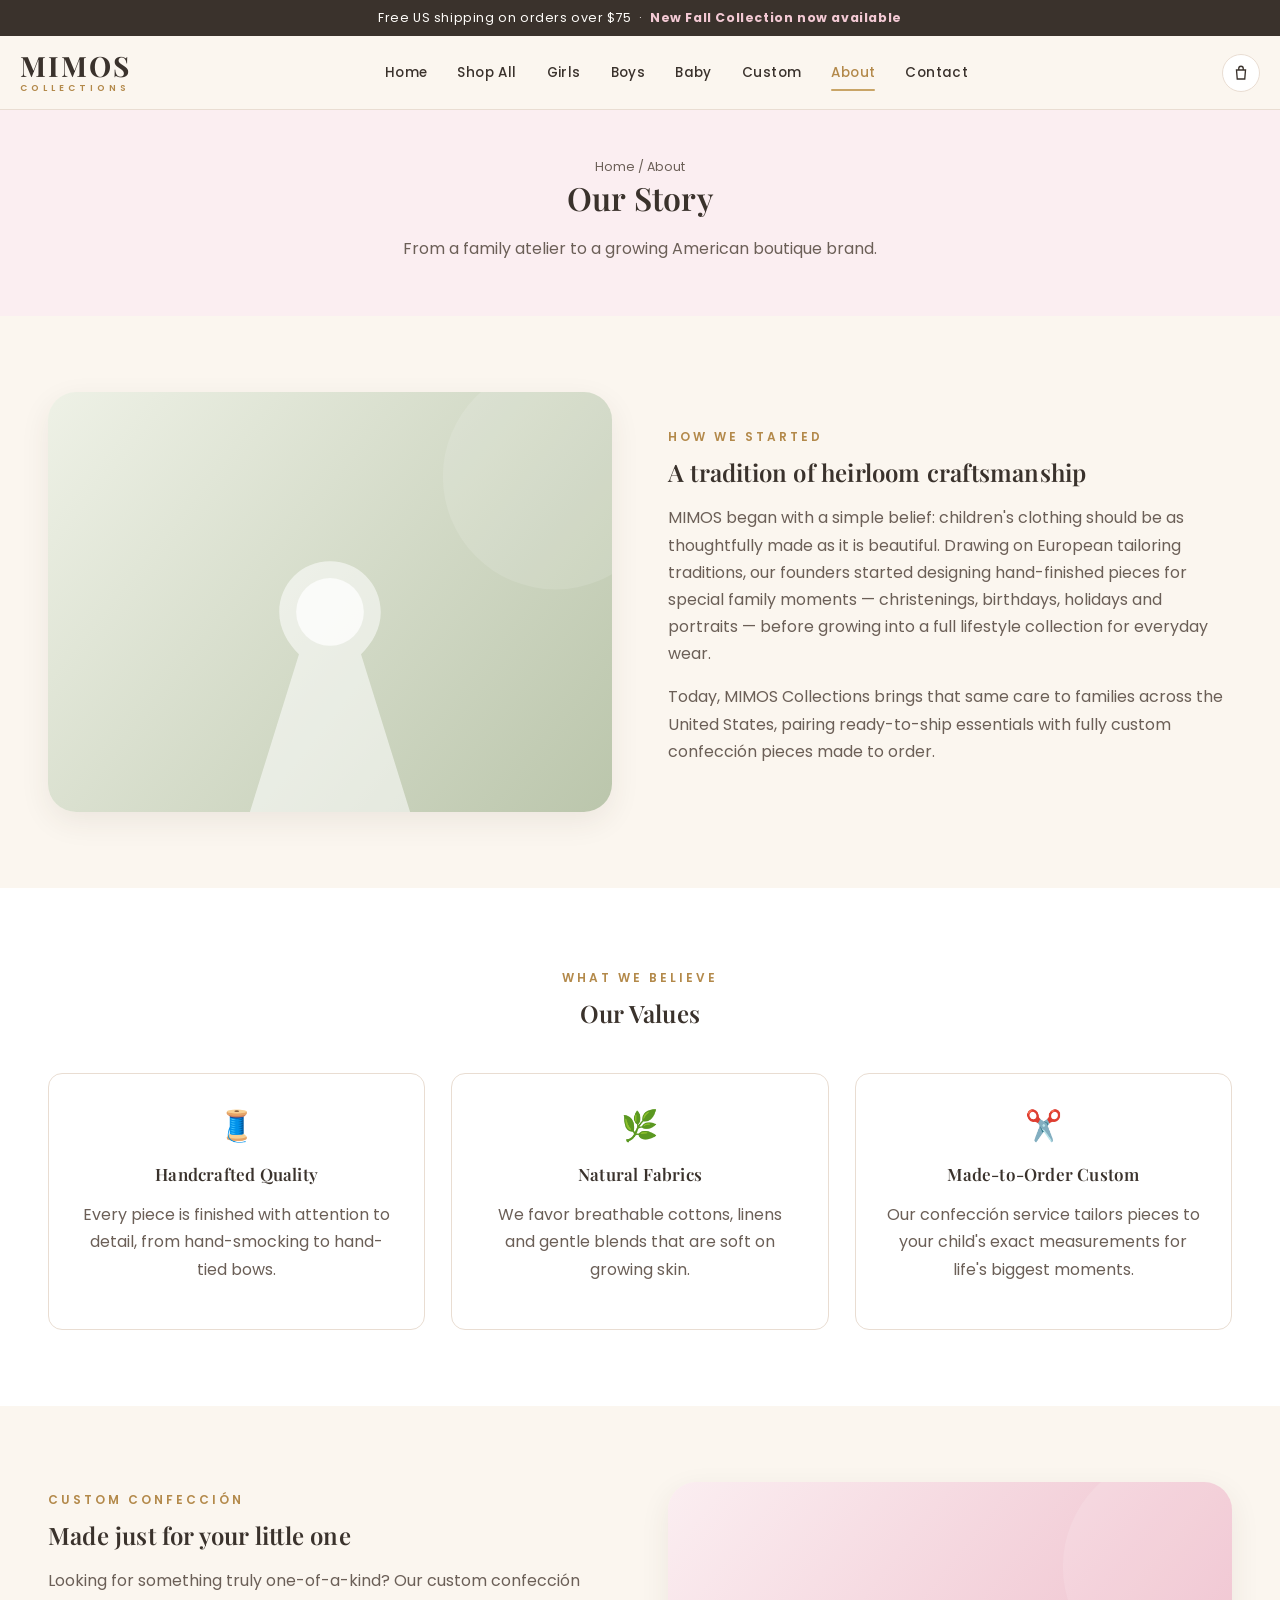
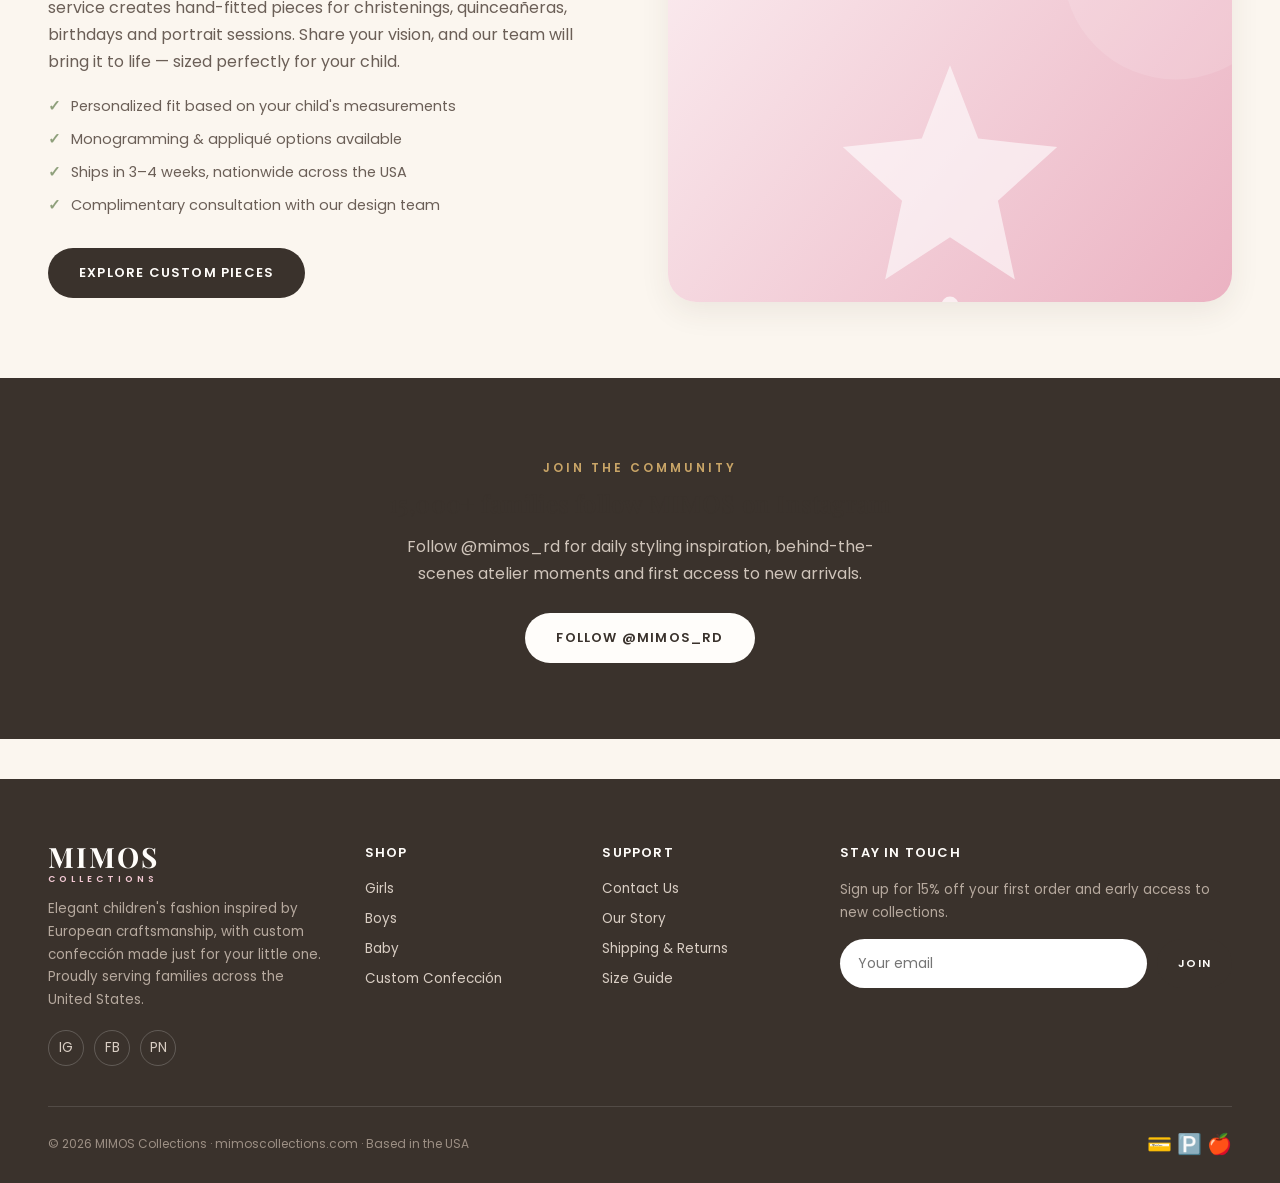
==== about.html @ 0d4e4b75 "Add MIMOS Collections e-commerce storefront Static multi-page site for a US-based children's fashion" ====
<!DOCTYPE html>
<html lang="en">
<head>
<meta charset="UTF-8">
<meta name="viewport" content="width=device-width, initial-scale=1.0">
<title>Our Story | MIMOS Collections</title>
<meta name="description" content="Discover the story behind MIMOS Collections — European-inspired children's fashion, custom confección, and heirloom craftsmanship, now serving families across the USA.">
<link rel="icon" href="assets/favicon.svg" type="image/svg+xml">
<link rel="preconnect" href="https://fonts.googleapis.com">
<link href="https://fonts.googleapis.com/css2?family=Playfair+Display:wght@600;700&family=Poppins:wght@400;500;600;700&display=swap" rel="stylesheet">
<link rel="stylesheet" href="css/style.css">
</head>
<body>

<div class="topbar">Free US shipping on orders over $75 &nbsp;·&nbsp; <strong>New Fall Collection now available</strong></div>

<header class="site-header">
  <div class="wrap nav">
    <a href="index.html" class="logo">MIMOS<span>Collections</span></a>
    <nav class="nav-links">
      <a href="index.html">Home</a>
      <a href="shop.html">Shop All</a>
      <a href="shop.html?cat=girls">Girls</a>
      <a href="shop.html?cat=boys">Boys</a>
      <a href="shop.html?cat=baby">Baby</a>
      <a href="shop.html?cat=custom">Custom</a>
      <a href="about.html" class="active">About</a>
      <a href="contact.html">Contact</a>
    </nav>
    <div class="nav-actions">
      <a href="cart.html" class="icon-btn" aria-label="Cart">
        <svg width="18" height="18" viewBox="0 0 24 24" fill="none" stroke="currentColor" stroke-width="1.8"><path d="M6 8h12l-1 12H7L6 8z"/><path d="M9 8V6a3 3 0 016 0v2"/></svg>
        <span class="cart-count">0</span>
      </a>
      <button class="menu-toggle" aria-label="Menu">&#9776;</button>
    </div>
  </div>
</header>

<div class="page-header">
  <div class="wrap">
    <div class="breadcrumb"><a href="index.html">Home</a> / About</div>
    <h1>Our Story</h1>
    <p class="lead">From a family atelier to a growing American boutique brand.</p>
  </div>
</div>

<section>
  <div class="wrap story">
    <div class="story-art" id="about-art-1"></div>
    <div>
      <span class="eyebrow">How We Started</span>
      <h2>A tradition of heirloom craftsmanship</h2>
      <p class="lead">MIMOS began with a simple belief: children's clothing should be as thoughtfully made as it is beautiful. Drawing on European tailoring traditions, our founders started designing hand-finished pieces for special family moments — christenings, birthdays, holidays and portraits — before growing into a full lifestyle collection for everyday wear.</p>
      <p class="lead" style="margin-top:14px;">Today, MIMOS Collections brings that same care to families across the United States, pairing ready-to-ship essentials with fully custom confección pieces made to order.</p>
    </div>
  </div>
</section>

<section style="background:var(--white);">
  <div class="wrap">
    <div class="section-head">
      <span class="eyebrow">What We Believe</span>
      <h2>Our Values</h2>
    </div>
    <div class="value-grid">
      <div class="value-card">
        <div class="ic">🧵</div>
        <h3 style="font-size:17px;">Handcrafted Quality</h3>
        <p class="lead">Every piece is finished with attention to detail, from hand-smocking to hand-tied bows.</p>
      </div>
      <div class="value-card">
        <div class="ic">🌿</div>
        <h3 style="font-size:17px;">Natural Fabrics</h3>
        <p class="lead">We favor breathable cottons, linens and gentle blends that are soft on growing skin.</p>
      </div>
      <div class="value-card">
        <div class="ic">✂️</div>
        <h3 style="font-size:17px;">Made-to-Order Custom</h3>
        <p class="lead">Our confección service tailors pieces to your child's exact measurements for life's biggest moments.</p>
      </div>
    </div>
  </div>
</section>

<section>
  <div class="wrap story">
    <div>
      <span class="eyebrow">Custom Confección</span>
      <h2>Made just for your little one</h2>
      <p class="lead" style="margin-bottom:20px;">Looking for something truly one-of-a-kind? Our custom confección service creates hand-fitted pieces for christenings, quinceañeras, birthdays and portrait sessions. Share your vision, and our team will bring it to life — sized perfectly for your child.</p>
      <ul class="checks">
        <li>Personalized fit based on your child's measurements</li>
        <li>Monogramming &amp; appliqué options available</li>
        <li>Ships in 3–4 weeks, nationwide across the USA</li>
        <li>Complimentary consultation with our design team</li>
      </ul>
      <a href="shop.html?cat=custom" class="btn btn-primary" style="margin-top:20px;">Explore Custom Pieces</a>
    </div>
    <div class="story-art" id="about-art-2"></div>
  </div>
</section>

<section class="insta-section">
  <div class="wrap text-center">
    <span class="eyebrow" style="color:var(--gold);">Join the Community</span>
    <h2>15,000+ families follow MIMOS on Instagram</h2>
    <p class="lead" style="max-width:520px;margin:0 auto 26px;">Follow @mimos_rd for daily styling inspiration, behind-the-scenes atelier moments and first access to new arrivals.</p>
    <a href="https://www.instagram.com/mimos_rd" target="_blank" rel="noopener" class="btn btn-light">Follow @mimos_rd</a>
  </div>
</section>

<footer class="site-footer">
  <div class="wrap">
    <div class="footer-grid">
      <div>
        <a href="index.html" class="logo">MIMOS<span>Collections</span></a>
        <p>Elegant children's fashion inspired by European craftsmanship, with custom confección made just for your little one. Proudly serving families across the United States.</p>
        <div class="footer-social">
          <a href="https://www.instagram.com/mimos_rd" target="_blank" rel="noopener" aria-label="Instagram">IG</a>
          <a href="#" aria-label="Facebook">FB</a>
          <a href="#" aria-label="Pinterest">PN</a>
        </div>
      </div>
      <div>
        <h4>Shop</h4>
        <ul>
          <li><a href="shop.html?cat=girls">Girls</a></li>
          <li><a href="shop.html?cat=boys">Boys</a></li>
          <li><a href="shop.html?cat=baby">Baby</a></li>
          <li><a href="shop.html?cat=custom">Custom Confección</a></li>
        </ul>
      </div>
      <div>
        <h4>Support</h4>
        <ul>
          <li><a href="contact.html">Contact Us</a></li>
          <li><a href="about.html">Our Story</a></li>
          <li><a href="contact.html">Shipping &amp; Returns</a></li>
          <li><a href="contact.html">Size Guide</a></li>
        </ul>
      </div>
      <div>
        <h4>Stay In Touch</h4>
        <p>Sign up for 15% off your first order and early access to new collections.</p>
        <form class="newsletter-form" style="margin-top:14px;max-width:none;">
          <input type="email" placeholder="Your email" required>
          <button class="btn btn-primary btn-sm" type="submit">Join</button>
        </form>
      </div>
    </div>
    <div class="footer-bottom">
      <span>&copy; 2026 MIMOS Collections · mimoscollections.com · Based in the USA</span>
      <div class="pay-icons">💳 🅿️ 🍎</div>
    </div>
  </div>
</footer>
<div class="toast"></div>

<script src="js/art.js"></script>
<script src="js/products.js"></script>
<script src="js/cart.js"></script>
<script src="js/main.js"></script>
<script>
  document.getElementById('about-art-1').innerHTML = mimosArt(4, 'girls');
  document.getElementById('about-art-2').innerHTML = mimosArt(9, 'custom');
</script>
</body>
</html>
---- css/style.css ----
/* ============================================================
   MIMOS Collections — Design System
   ============================================================ */

:root {
  --pink: #f3c9d4;
  --pink-deep: #e7a3b6;
  --pink-pale: #fbeef1;
  --cream: #fbf6ef;
  --ivory: #fffdfa;
  --gold: #c9a567;
  --gold-deep: #b3894a;
  --sage: #aebb9d;
  --sage-deep: #8fa07c;
  --charcoal: #3a322c;
  --charcoal-soft: #6b5f57;
  --white: #ffffff;
  --line: #e9ddd2;
  --radius-s: 6px;
  --radius-m: 14px;
  --radius-l: 28px;
  --shadow: 0 10px 30px rgba(58, 50, 44, 0.08);
  --shadow-lift: 0 18px 45px rgba(58, 50, 44, 0.14);
  --font-head: 'Playfair Display', Georgia, serif;
  --font-body: 'Poppins', -apple-system, BlinkMacSystemFont, 'Segoe UI', sans-serif;
  --max: 1240px;
}

* { box-sizing: border-box; }
html { scroll-behavior: smooth; }

body {
  margin: 0;
  font-family: var(--font-body);
  color: var(--charcoal);
  background: var(--cream);
  -webkit-font-smoothing: antialiased;
}

img { max-width: 100%; display: block; }
a { text-decoration: none; color: inherit; }
ul { list-style: none; margin: 0; padding: 0; }
button { font-family: inherit; cursor: pointer; }
input, select, textarea { font-family: inherit; }

.wrap {
  max-width: var(--max);
  margin: 0 auto;
  padding: 0 28px;
}

h1, h2, h3, h4 {
  font-family: var(--font-head);
  font-weight: 600;
  margin: 0 0 14px;
  color: var(--charcoal);
  letter-spacing: 0.2px;
}

.eyebrow {
  display: inline-block;
  font-size: 12px;
  letter-spacing: 3px;
  text-transform: uppercase;
  color: var(--gold-deep);
  font-weight: 600;
  margin-bottom: 10px;
}

.lead {
  color: var(--charcoal-soft);
  font-size: 16px;
  line-height: 1.7;
}

/* ---------- Buttons ---------- */
.btn {
  display: inline-flex;
  align-items: center;
  justify-content: center;
  gap: 8px;
  padding: 14px 30px;
  border-radius: 999px;
  font-size: 13px;
  font-weight: 600;
  letter-spacing: 1.2px;
  text-transform: uppercase;
  border: 1px solid transparent;
  transition: transform 0.2s ease, box-shadow 0.2s ease, background 0.2s ease, color 0.2s ease;
  white-space: nowrap;
}
.btn:active { transform: translateY(1px); }
.btn-primary {
  background: var(--charcoal);
  color: var(--ivory);
}
.btn-primary:hover { background: var(--gold-deep); box-shadow: var(--shadow-lift); }
.btn-outline {
  background: transparent;
  border-color: var(--charcoal);
  color: var(--charcoal);
}
.btn-outline:hover { background: var(--charcoal); color: var(--ivory); }
.btn-light {
  background: var(--ivory);
  color: var(--charcoal);
}
.btn-light:hover { background: var(--pink); }
.btn-block { width: 100%; }
.btn-sm { padding: 10px 20px; font-size: 11px; }
.btn:disabled { opacity: 0.5; cursor: not-allowed; }

/* ---------- Top bar & Header ---------- */
.topbar {
  background: var(--charcoal);
  color: var(--ivory);
  font-size: 12.5px;
  letter-spacing: 0.6px;
  text-align: center;
  padding: 9px 16px;
}
.topbar strong { color: var(--pink); }

header.site-header {
  background: rgba(251, 246, 239, 0.92);
  backdrop-filter: blur(8px);
  position: sticky;
  top: 0;
  z-index: 100;
  border-bottom: 1px solid var(--line);
}

.nav {
  display: flex;
  align-items: center;
  justify-content: space-between;
  padding: 16px 0;
  gap: 24px;
}

.logo {
  font-family: var(--font-head);
  font-size: 28px;
  font-weight: 700;
  letter-spacing: 2px;
  color: var(--charcoal);
  display: flex;
  flex-direction: column;
  line-height: 1;
}
.logo span {
  font-family: var(--font-body);
  font-size: 9px;
  letter-spacing: 4px;
  text-transform: uppercase;
  color: var(--gold-deep);
  font-weight: 600;
  margin-top: 4px;
}

.nav-links {
  display: flex;
  gap: 30px;
  align-items: center;
}
.nav-links a {
  font-size: 13.5px;
  font-weight: 500;
  letter-spacing: 0.4px;
  color: var(--charcoal);
  position: relative;
  padding: 6px 0;
}
.nav-links a.active,
.nav-links a:hover { color: var(--gold-deep); }
.nav-links a.active::after {
  content: '';
  position: absolute;
  left: 0; right: 0; bottom: -2px;
  height: 2px;
  background: var(--gold);
  border-radius: 2px;
}

.nav-actions {
  display: flex;
  align-items: center;
  gap: 18px;
}
.icon-btn {
  position: relative;
  width: 38px; height: 38px;
  display: flex; align-items: center; justify-content: center;
  border-radius: 50%;
  background: var(--white);
  border: 1px solid var(--line);
  transition: background 0.2s, border-color 0.2s;
}
.icon-btn:hover { background: var(--pink-pale); border-color: var(--pink); }
.cart-count {
  position: absolute;
  top: -6px; right: -6px;
  background: var(--pink-deep);
  color: var(--white);
  font-size: 10px;
  font-weight: 700;
  width: 18px; height: 18px;
  border-radius: 50%;
  display: flex; align-items: center; justify-content: center;
}
.menu-toggle { display: none; }

/* ---------- Hero ---------- */
.hero {
  position: relative;
  overflow: hidden;
  background: linear-gradient(135deg, var(--pink-pale) 0%, var(--cream) 55%, var(--sage) 140%);
}
.hero .wrap {
  display: grid;
  grid-template-columns: 1.1fr 1fr;
  align-items: center;
  gap: 40px;
  padding-top: 64px;
  padding-bottom: 64px;
  min-height: 480px;
}
.hero h1 {
  font-size: 48px;
  line-height: 1.15;
  margin-bottom: 18px;
}
.hero h1 em { color: var(--gold-deep); font-style: normal; }
.hero p { margin-bottom: 28px; max-width: 460px; }
.hero-cta { display: flex; gap: 14px; flex-wrap: wrap; }
.hero-badges {
  display: flex;
  gap: 24px;
  margin-top: 36px;
  flex-wrap: wrap;
}
.hero-badges div { font-size: 12px; color: var(--charcoal-soft); display: flex; align-items: center; gap: 8px; }
.hero-badges b { color: var(--charcoal); font-weight: 700; }

.hero-art {
  position: relative;
  height: 420px;
  border-radius: var(--radius-l);
  overflow: hidden;
  box-shadow: var(--shadow-lift);
}

/* ---------- Sections ---------- */
section { padding: 76px 0; }
.section-head {
  text-align: center;
  max-width: 620px;
  margin: 0 auto 44px;
}
.section-head.left { text-align: left; margin: 0 0 44px; }

/* ---------- Category cards ---------- */
.cat-grid {
  display: grid;
  grid-template-columns: repeat(4, 1fr);
  gap: 22px;
}
.cat-card {
  position: relative;
  border-radius: var(--radius-m);
  overflow: hidden;
  height: 300px;
  box-shadow: var(--shadow);
  transition: transform 0.35s ease, box-shadow 0.35s ease;
}
.cat-card:hover { transform: translateY(-6px); box-shadow: var(--shadow-lift); }
.cat-card .art { position: absolute; inset: 0; }
.cat-card .overlay {
  position: absolute; inset: 0;
  background: linear-gradient(180deg, rgba(58,50,44,0) 40%, rgba(58,50,44,0.72) 100%);
  display: flex; flex-direction: column; justify-content: flex-end;
  padding: 22px;
  color: var(--ivory);
}
.cat-card h3 { color: var(--ivory); margin-bottom: 4px; font-size: 21px; }
.cat-card span { font-size: 12px; letter-spacing: 1px; text-transform: uppercase; opacity: 0.85; }

/* ---------- Product grid ---------- */
.product-grid {
  display: grid;
  grid-template-columns: repeat(4, 1fr);
  gap: 26px 22px;
}
.product-card {
  background: var(--white);
  border-radius: var(--radius-m);
  overflow: hidden;
  border: 1px solid var(--line);
  transition: transform 0.3s ease, box-shadow 0.3s ease;
  display: flex;
  flex-direction: column;
}
.product-card:hover { transform: translateY(-5px); box-shadow: var(--shadow-lift); }
.product-thumb {
  position: relative;
  aspect-ratio: 4 / 5;
  overflow: hidden;
}
.product-thumb svg { width: 100%; height: 100%; display: block; }
.badge {
  position: absolute;
  top: 12px; left: 12px;
  background: var(--charcoal);
  color: var(--ivory);
  font-size: 10px;
  font-weight: 700;
  letter-spacing: 1px;
  text-transform: uppercase;
  padding: 5px 10px;
  border-radius: 999px;
}
.badge.custom { background: var(--gold-deep); }
.badge.new { background: var(--sage-deep); }
.wish-btn {
  position: absolute;
  top: 10px; right: 10px;
  width: 32px; height: 32px;
  border-radius: 50%;
  background: rgba(255,255,255,0.9);
  border: none;
  display: flex; align-items: center; justify-content: center;
  font-size: 15px;
  color: var(--pink-deep);
}
.product-info { padding: 16px 16px 18px; flex: 1; display: flex; flex-direction: column; }
.product-cat { font-size: 10.5px; letter-spacing: 1.3px; text-transform: uppercase; color: var(--gold-deep); font-weight: 600; margin-bottom: 6px; }
.product-name { font-family: var(--font-head); font-size: 17px; font-weight: 600; margin-bottom: 6px; }
.product-price { font-size: 15px; font-weight: 600; color: var(--charcoal); margin-top: auto; padding-top: 8px; display: flex; align-items: baseline; gap: 8px; }
.product-price .was { text-decoration: line-through; color: #b8ab9f; font-weight: 400; font-size: 13px; }
.product-info .btn { margin-top: 12px; }

/* ---------- Instagram strip ---------- */
.insta-section { background: var(--charcoal); color: var(--ivory); }
.insta-section .section-head h2 { color: var(--ivory); }
.insta-section .lead { color: #cfc4ba; }
.insta-grid {
  display: grid;
  grid-template-columns: repeat(6, 1fr);
  gap: 14px;
}
.insta-tile {
  aspect-ratio: 1;
  border-radius: var(--radius-s);
  overflow: hidden;
  position: relative;
}
.insta-tile svg { width: 100%; height: 100%; }
.insta-tile .ig-overlay {
  position: absolute; inset: 0;
  background: rgba(58,50,44,0);
  display: flex; align-items: center; justify-content: center;
  color: #fff; font-size: 20px;
  opacity: 0;
  transition: 0.25s;
}
.insta-tile:hover .ig-overlay { opacity: 1; background: rgba(58,50,44,0.45); }

/* ---------- Story / About ---------- */
.story {
  display: grid;
  grid-template-columns: 1fr 1fr;
  gap: 56px;
  align-items: center;
}
.story-art { border-radius: var(--radius-l); overflow: hidden; box-shadow: var(--shadow); height: 420px; }
.story ul.checks li { display: flex; gap: 10px; margin-bottom: 12px; font-size: 14.5px; color: var(--charcoal-soft); align-items: flex-start; }
.story ul.checks li::before { content: '✓'; color: var(--sage-deep); font-weight: 700; }

/* ---------- Newsletter ---------- */
.newsletter {
  background: linear-gradient(135deg, var(--pink) 0%, var(--gold) 130%);
  border-radius: var(--radius-l);
  padding: 56px;
  text-align: center;
  color: var(--charcoal);
}
.newsletter h2 { color: var(--charcoal); }
.newsletter-form {
  display: flex;
  gap: 10px;
  max-width: 440px;
  margin: 22px auto 0;
}
.newsletter-form input {
  flex: 1;
  padding: 14px 18px;
  border-radius: 999px;
  border: none;
  font-size: 14px;
}

/* ---------- Footer ---------- */
footer.site-footer {
  background: var(--charcoal);
  color: #d9cec4;
  padding: 64px 0 24px;
  margin-top: 40px;
  font-size: 13.5px;
}
.footer-grid {
  display: grid;
  grid-template-columns: 1.4fr 1fr 1fr 1.2fr;
  gap: 40px;
  padding-bottom: 40px;
  border-bottom: 1px solid rgba(255,255,255,0.12);
}
footer .logo { color: var(--ivory); }
footer .logo span { color: var(--pink); }
footer p { line-height: 1.7; color: #b6a99e; }
footer h4 { color: var(--ivory); font-size: 13px; letter-spacing: 1.2px; text-transform: uppercase; margin-bottom: 16px; font-family: var(--font-body); }
footer ul li { margin-bottom: 10px; }
footer ul li a:hover { color: var(--pink); }
.footer-social { display: flex; gap: 10px; margin-top: 18px; }
.footer-social a {
  width: 36px; height: 36px; border-radius: 50%;
  border: 1px solid rgba(255,255,255,0.2);
  display: flex; align-items: center; justify-content: center;
}
.footer-social a:hover { background: var(--pink); border-color: var(--pink); color: var(--charcoal); }
.footer-bottom {
  display: flex; justify-content: space-between; align-items: center;
  padding-top: 22px; flex-wrap: wrap; gap: 10px;
  font-size: 12px; color: #9c8f84;
}
.pay-icons { display: flex; gap: 8px; font-size: 20px; }

/* ---------- Breadcrumb / Page header ---------- */
.page-header {
  background: var(--pink-pale);
  padding: 48px 0 38px;
  text-align: center;
}
.page-header h1 { margin-bottom: 6px; }
.breadcrumb { font-size: 12.5px; color: var(--charcoal-soft); }
.breadcrumb a:hover { color: var(--gold-deep); }

/* ---------- Shop layout ---------- */
.shop-layout {
  display: grid;
  grid-template-columns: 250px 1fr;
  gap: 40px;
  align-items: start;
}
.filters {
  background: var(--white);
  border: 1px solid var(--line);
  border-radius: var(--radius-m);
  padding: 22px;
  position: sticky;
  top: 100px;
}
.filters h4 { font-size: 13px; text-transform: uppercase; letter-spacing: 1px; margin: 18px 0 10px; }
.filters h4:first-child { margin-top: 0; }
.filter-opt { display: flex; align-items: center; gap: 8px; font-size: 13.5px; color: var(--charcoal-soft); margin-bottom: 9px; cursor: pointer; }
.filter-opt input { accent-color: var(--gold-deep); }
.filter-opt:hover { color: var(--charcoal); }
.price-range { width: 100%; accent-color: var(--gold-deep); }

.shop-toolbar {
  display: flex; justify-content: space-between; align-items: center;
  margin-bottom: 24px; flex-wrap: wrap; gap: 12px;
}
.shop-toolbar select {
  padding: 10px 14px; border-radius: var(--radius-s); border: 1px solid var(--line); background: var(--white); font-size: 13px;
}
.results-count { font-size: 13px; color: var(--charcoal-soft); }

/* ---------- Product detail ---------- */
.pd-layout {
  display: grid;
  grid-template-columns: 1fr 1fr;
  gap: 56px;
}
.pd-gallery-main { border-radius: var(--radius-m); overflow: hidden; aspect-ratio: 4/5; box-shadow: var(--shadow); }
.pd-thumbs { display: flex; gap: 12px; margin-top: 14px; }
.pd-thumbs > div { width: 74px; height: 74px; border-radius: var(--radius-s); overflow: hidden; border: 2px solid var(--line); cursor: pointer; }
.pd-thumbs > div.active { border-color: var(--gold-deep); }
.pd-price { font-size: 26px; font-weight: 700; margin: 14px 0 22px; }
.pd-price .was { text-decoration: line-through; color: #b8ab9f; font-size: 17px; font-weight: 400; margin-left: 10px; }
.size-grid { display: flex; gap: 10px; flex-wrap: wrap; margin: 10px 0 24px; }
.size-opt {
  width: 52px; height: 42px; display: flex; align-items: center; justify-content: center;
  border: 1px solid var(--line); border-radius: var(--radius-s); font-size: 13px; font-weight: 600;
  background: var(--white); transition: 0.2s;
}
.size-opt:hover, .size-opt.active { border-color: var(--charcoal); background: var(--charcoal); color: var(--ivory); }
.qty-row { display: flex; align-items: center; gap: 16px; margin-bottom: 22px; }
.qty-box { display: flex; align-items: center; border: 1px solid var(--line); border-radius: 999px; overflow: hidden; }
.qty-box button { width: 38px; height: 38px; background: var(--white); border: none; font-size: 16px; }
.qty-box span { width: 34px; text-align: center; font-weight: 600; }
.pd-actions { display: flex; gap: 12px; margin-bottom: 26px; }
.pd-meta { border-top: 1px solid var(--line); padding-top: 20px; margin-top: 10px; }
.pd-meta details { border-bottom: 1px solid var(--line); padding: 14px 0; }
.pd-meta summary { cursor: pointer; font-weight: 600; font-size: 14px; }
.pd-meta p { color: var(--charcoal-soft); font-size: 13.5px; line-height: 1.7; margin: 10px 0 0; }
.custom-note {
  background: var(--pink-pale);
  border: 1px dashed var(--pink-deep);
  border-radius: var(--radius-s);
  padding: 14px 16px;
  font-size: 13px;
  color: var(--charcoal-soft);
  margin-bottom: 20px;
}

/* ---------- Cart page ---------- */
.cart-table { width: 100%; border-collapse: collapse; }
.cart-table th { text-align: left; font-size: 11.5px; letter-spacing: 1px; text-transform: uppercase; color: var(--charcoal-soft); padding-bottom: 14px; border-bottom: 1px solid var(--line); }
.cart-table td { padding: 20px 10px; border-bottom: 1px solid var(--line); vertical-align: middle; }
.cart-item { display: flex; gap: 16px; align-items: center; }
.cart-item .thumb { width: 84px; height: 100px; border-radius: var(--radius-s); overflow: hidden; flex-shrink: 0; }
.cart-item .name { font-weight: 600; font-family: var(--font-head); font-size: 15.5px; }
.cart-item .sub { font-size: 12.5px; color: var(--charcoal-soft); margin-top: 4px; }
.remove-link { font-size: 12px; color: var(--pink-deep); margin-top: 6px; display: inline-block; }
.summary-box {
  background: var(--white); border: 1px solid var(--line); border-radius: var(--radius-m);
  padding: 26px; position: sticky; top: 100px;
}
.summary-row { display: flex; justify-content: space-between; font-size: 14px; margin-bottom: 12px; color: var(--charcoal-soft); }
.summary-row.total { font-size: 18px; font-weight: 700; color: var(--charcoal); border-top: 1px solid var(--line); padding-top: 14px; margin-top: 6px; }
.promo-row { display: flex; gap: 8px; margin: 16px 0; }
.promo-row input { flex: 1; padding: 11px 14px; border-radius: var(--radius-s); border: 1px solid var(--line); font-size: 13px; }
.empty-state { text-align: center; padding: 80px 20px; }
.empty-state .big-icon { font-size: 54px; margin-bottom: 20px; }

/* ---------- Checkout ---------- */
.checkout-layout { display: grid; grid-template-columns: 1.3fr 1fr; gap: 48px; align-items: start; }
.form-card { background: var(--white); border: 1px solid var(--line); border-radius: var(--radius-m); padding: 28px; margin-bottom: 22px; }
.form-card h3 { font-size: 16px; display: flex; align-items: center; gap: 10px; }
.step-num { width: 24px; height: 24px; border-radius: 50%; background: var(--charcoal); color: var(--ivory); font-size: 12px; display: flex; align-items: center; justify-content: center; font-family: var(--font-body); }
.form-grid { display: grid; grid-template-columns: 1fr 1fr; gap: 14px; margin-top: 16px; }
.form-grid .full { grid-column: 1 / -1; }
.field label { display: block; font-size: 12px; font-weight: 600; margin-bottom: 6px; color: var(--charcoal-soft); }
.field input, .field select { width: 100%; padding: 12px 14px; border: 1px solid var(--line); border-radius: var(--radius-s); font-size: 13.5px; background: var(--ivory); }
.field input:focus, .field select:focus { outline: none; border-color: var(--gold-deep); }
.ship-opt { display: flex; justify-content: space-between; align-items: center; border: 1px solid var(--line); border-radius: var(--radius-s); padding: 14px 16px; margin-bottom: 10px; cursor: pointer; font-size: 13.5px; }
.ship-opt input { accent-color: var(--gold-deep); margin-right: 10px; }
.ship-opt.active { border-color: var(--gold-deep); background: var(--pink-pale); }
.mini-item { display: flex; gap: 12px; margin-bottom: 16px; align-items: center; }
.mini-item .thumb { width: 56px; height: 66px; border-radius: 6px; overflow: hidden; flex-shrink: 0; position: relative; }
.mini-item .qty-badge { position: absolute; top: -6px; right: -6px; background: var(--charcoal); color: #fff; font-size: 10px; width: 18px; height: 18px; border-radius: 50%; display: flex; align-items: center; justify-content: center; }
.mini-item .name { font-size: 13px; font-weight: 600; }
.mini-item .opt { font-size: 11.5px; color: var(--charcoal-soft); }
.secure-note { display: flex; align-items: center; gap: 8px; font-size: 12px; color: var(--charcoal-soft); justify-content: center; margin-top: 16px; }
.card-icons { display: flex; gap: 8px; font-size: 22px; margin-top: 10px; }
.confirm-box { text-align: center; padding: 70px 20px; }
.confirm-box .check-circle {
  width: 84px; height: 84px; border-radius: 50%; background: var(--sage);
  display: flex; align-items: center; justify-content: center; font-size: 38px; color: var(--white);
  margin: 0 auto 24px;
}
.order-num { font-family: var(--font-head); font-size: 22px; color: var(--gold-deep); margin: 10px 0 30px; }

/* ---------- About page ---------- */
.value-grid { display: grid; grid-template-columns: repeat(3, 1fr); gap: 26px; }
.value-card { background: var(--white); border: 1px solid var(--line); border-radius: var(--radius-m); padding: 30px; text-align: center; }
.value-card .ic { font-size: 30px; margin-bottom: 14px; }

/* ---------- Contact page ---------- */
.contact-layout { display: grid; grid-template-columns: 1fr 1fr; gap: 50px; }
.contact-info-card { background: var(--white); border: 1px solid var(--line); border-radius: var(--radius-m); padding: 26px; margin-bottom: 16px; display: flex; gap: 16px; }
.contact-info-card .ic { font-size: 22px; width: 44px; height: 44px; background: var(--pink-pale); border-radius: 50%; display: flex; align-items: center; justify-content: center; flex-shrink: 0; }
.contact-form .field { margin-bottom: 16px; }
.contact-form textarea { width: 100%; padding: 12px 14px; border: 1px solid var(--line); border-radius: var(--radius-s); font-size: 13.5px; font-family: inherit; resize: vertical; background: var(--ivory); }

/* ---------- Toast ---------- */
.toast {
  position: fixed; bottom: 26px; right: 26px;
  background: var(--charcoal); color: var(--ivory);
  padding: 16px 22px; border-radius: var(--radius-m);
  box-shadow: var(--shadow-lift);
  font-size: 13.5px; display: flex; align-items: center; gap: 12px;
  transform: translateY(140%); opacity: 0; transition: 0.35s ease;
  z-index: 999; max-width: 320px;
}
.toast.show { transform: translateY(0); opacity: 1; }

/* ---------- Utility ---------- */
.mt-0 { margin-top: 0; }
.text-center { text-align: center; }
.mb-40 { margin-bottom: 40px; }

/* ============================================================
   Responsive
   ============================================================ */
@media (max-width: 1080px) {
  .cat-grid { grid-template-columns: repeat(2, 1fr); }
  .product-grid { grid-template-columns: repeat(3, 1fr); }
  .insta-grid { grid-template-columns: repeat(4, 1fr); }
  .shop-layout { grid-template-columns: 1fr; }
  .filters { position: static; }
  .checkout-layout { grid-template-columns: 1fr; }
  .contact-layout { grid-template-columns: 1fr; }
}

@media (max-width: 760px) {
  .topbar { font-size: 11px; }
  .nav-links { position: fixed; top: 0; right: 0; height: 100vh; width: 78%; max-width: 320px;
    background: var(--ivory); flex-direction: column; align-items: flex-start; padding: 90px 30px 30px;
    box-shadow: -10px 0 30px rgba(0,0,0,0.12); transform: translateX(100%); transition: transform 0.3s ease; z-index: 200; }
  .nav-links.open { transform: translateX(0); }
  .nav-links a { font-size: 16px; padding: 12px 0; width: 100%; border-bottom: 1px solid var(--line); }
  .menu-toggle { display: flex; width: 38px; height: 38px; align-items: center; justify-content: center; border-radius: 50%; border: 1px solid var(--line); background: var(--white); font-size: 18px; }
  .hero .wrap { grid-template-columns: 1fr; padding-top: 40px; padding-bottom: 40px; }
  .hero-art { order: -1; height: 260px; }
  .hero h1 { font-size: 32px; }
  .cat-grid { grid-template-columns: 1fr 1fr; }
  .product-grid { grid-template-columns: 1fr 1fr; gap: 16px; }
  .insta-grid { grid-template-columns: repeat(3, 1fr); }
  .story { grid-template-columns: 1fr; gap: 30px; }
  .story-art { height: 260px; order: -1; }
  .footer-grid { grid-template-columns: 1fr 1fr; gap: 30px; }
  .pd-layout { grid-template-columns: 1fr; gap: 30px; }
  .value-grid { grid-template-columns: 1fr; }
  .newsletter { padding: 34px 22px; }
  .newsletter-form { flex-direction: column; }
  section { padding: 52px 0; }
}

@media (max-width: 480px) {
  .wrap { padding: 0 18px; }
  .footer-grid { grid-template-columns: 1fr; }
  .insta-grid { grid-template-columns: repeat(3, 1fr); gap: 8px; }
  .cat-grid { grid-template-columns: 1fr; }
  .product-grid { grid-template-columns: 1fr 1fr; }
}
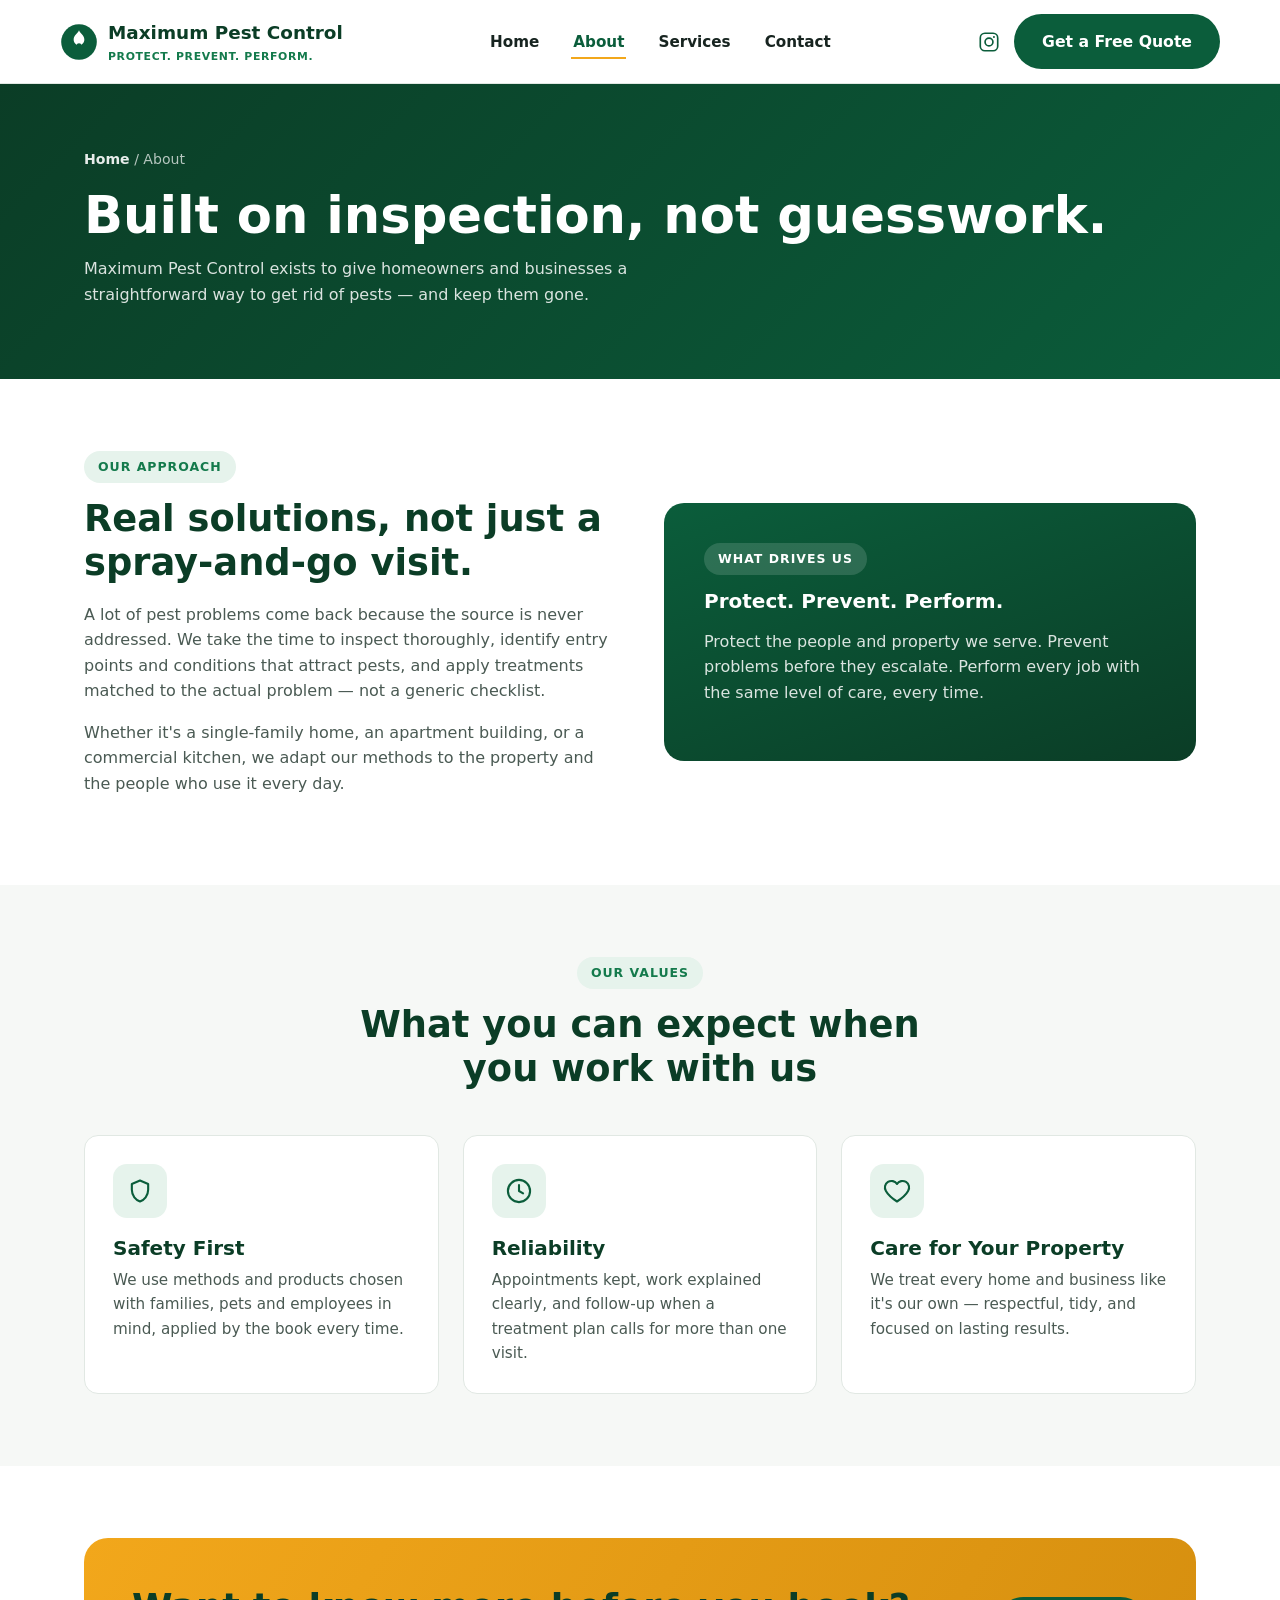
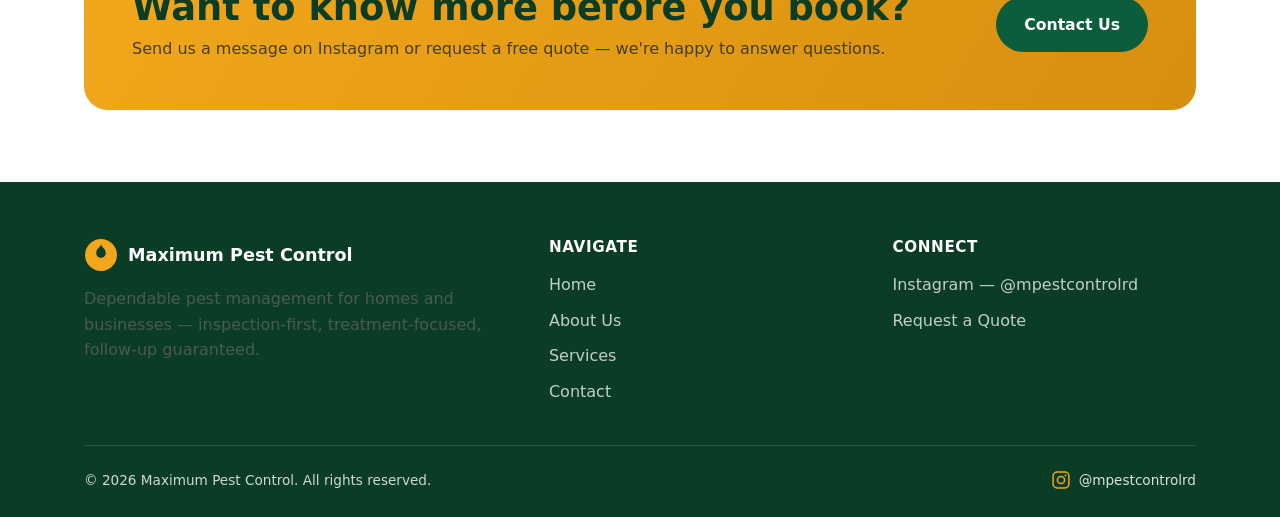
==== commit 85d6b222: "Replace storefront with Maximum Pest Control website Rebuild the repo as a marketing site for Maximu" ====
--- a/about.html
+++ b/about.html
@@ -3,167 +3,157 @@
 <head>
 <meta charset="UTF-8">
 <meta name="viewport" content="width=device-width, initial-scale=1.0">
-<title>Our Story | MIMOS Collections</title>
-<meta name="description" content="Discover the story behind MIMOS Collections — European-inspired children's fashion, custom confección, and heirloom craftsmanship, now serving families across the USA.">
-<link rel="icon" href="assets/favicon.svg" type="image/svg+xml">
-<link rel="preconnect" href="https://fonts.googleapis.com">
-<link href="https://fonts.googleapis.com/css2?family=Playfair+Display:wght@600;700&family=Poppins:wght@400;500;600;700&display=swap" rel="stylesheet">
+<title>About Us | Maximum Pest Control</title>
+<meta name="description" content="Learn about Maximum Pest Control's inspection-first approach, our commitment to safe treatments, and why homes and businesses trust us to keep pests out.">
+<link rel="icon" type="image/svg+xml" href="assets/favicon.svg">
 <link rel="stylesheet" href="css/style.css">
 </head>
 <body>
 
-<div class="topbar">Free US shipping on orders over $75 &nbsp;·&nbsp; <strong>New Fall Collection now available</strong></div>
-
 <header class="site-header">
-  <div class="wrap nav">
-    <a href="index.html" class="logo">MIMOS<span>Collections</span></a>
-    <nav class="nav-links">
-      <a href="index.html">Home</a>
-      <a href="shop.html">Shop All</a>
-      <a href="shop.html?cat=girls">Girls</a>
-      <a href="shop.html?cat=boys">Boys</a>
-      <a href="shop.html?cat=baby">Baby</a>
-      <a href="shop.html?cat=custom">Custom</a>
-      <a href="about.html" class="active">About</a>
-      <a href="contact.html">Contact</a>
-    </nav>
+  <div class="container nav" id="nav">
+    <a href="index.html" class="brand">
+      <svg class="brand-mark" viewBox="0 0 64 64" fill="none" xmlns="http://www.w3.org/2000/svg">
+        <circle cx="32" cy="32" r="30" fill="#0b5d3b"/>
+        <path d="M32 12c-2 6-9 8-9 16 0 5 4 9 9 9s9-4 9-9c0-8-7-10-9-16z" fill="#ffffff"/>
+        <circle cx="32" cy="38" r="4" fill="#0b5d3b"/>
+      </svg>
+      <span>Maximum Pest Control<small>Protect. Prevent. Perform.</small></span>
+    </a>
+    <button class="nav-toggle" aria-label="Toggle navigation" aria-expanded="false">
+      <span></span><span></span><span></span>
+    </button>
+    <ul class="nav-links">
+      <li><a href="index.html">Home</a></li>
+      <li><a href="about.html" class="active">About</a></li>
+      <li><a href="services.html">Services</a></li>
+      <li><a href="contact.html">Contact</a></li>
+    </ul>
     <div class="nav-actions">
-      <a href="cart.html" class="icon-btn" aria-label="Cart">
-        <svg width="18" height="18" viewBox="0 0 24 24" fill="none" stroke="currentColor" stroke-width="1.8"><path d="M6 8h12l-1 12H7L6 8z"/><path d="M9 8V6a3 3 0 016 0v2"/></svg>
-        <span class="cart-count">0</span>
+      <a href="https://www.instagram.com/mpestcontrolrd?stkn=cXJtZmRmbjVoOTF4&utm_source=qr" target="_blank" rel="noopener" aria-label="Maximum Pest Control on Instagram">
+        <svg class="icon-instagram" viewBox="0 0 24 24" fill="none" xmlns="http://www.w3.org/2000/svg">
+          <rect x="2.5" y="2.5" width="19" height="19" rx="5" stroke="currentColor" stroke-width="1.8"/>
+          <circle cx="12" cy="12" r="4.3" stroke="currentColor" stroke-width="1.8"/>
+          <circle cx="17.4" cy="6.6" r="1.1" fill="currentColor"/>
+        </svg>
       </a>
-      <button class="menu-toggle" aria-label="Menu">&#9776;</button>
+      <a href="contact.html" class="btn btn-dark">Get a Free Quote</a>
     </div>
   </div>
 </header>
 
-<div class="page-header">
-  <div class="wrap">
-    <div class="breadcrumb"><a href="index.html">Home</a> / About</div>
-    <h1>Our Story</h1>
-    <p class="lead">From a family atelier to a growing American boutique brand.</p>
-  </div>
-</div>
+<main>
+  <section class="page-hero">
+    <div class="container">
+      <div class="breadcrumb"><a href="index.html">Home</a> / About</div>
+      <h1>Built on inspection, not guesswork.</h1>
+      <p style="color:rgba(255,255,255,.85); max-width:60ch;">Maximum Pest Control exists to give homeowners and businesses a straightforward way to get rid of pests — and keep them gone.</p>
+    </div>
+  </section>
 
-<section>
-  <div class="wrap story">
-    <div class="story-art" id="about-art-1"></div>
-    <div>
-      <span class="eyebrow">How We Started</span>
-      <h2>A tradition of heirloom craftsmanship</h2>
-      <p class="lead">MIMOS began with a simple belief: children's clothing should be as thoughtfully made as it is beautiful. Drawing on European tailoring traditions, our founders started designing hand-finished pieces for special family moments — christenings, birthdays, holidays and portraits — before growing into a full lifestyle collection for everyday wear.</p>
-      <p class="lead" style="margin-top:14px;">Today, MIMOS Collections brings that same care to families across the United States, pairing ready-to-ship essentials with fully custom confección pieces made to order.</p>
-    </div>
-  </div>
-</section>
-
-<section style="background:var(--white);">
-  <div class="wrap">
-    <div class="section-head">
-      <span class="eyebrow">What We Believe</span>
-      <h2>Our Values</h2>
-    </div>
-    <div class="value-grid">
-      <div class="value-card">
-        <div class="ic">🧵</div>
-        <h3 style="font-size:17px;">Handcrafted Quality</h3>
-        <p class="lead">Every piece is finished with attention to detail, from hand-smocking to hand-tied bows.</p>
+  <section>
+    <div class="container split">
+      <div>
+        <span class="eyebrow">Our Approach</span>
+        <h2>Real solutions, not just a spray-and-go visit.</h2>
+        <p>A lot of pest problems come back because the source is never addressed. We take the time to inspect thoroughly, identify entry points and conditions that attract pests, and apply treatments matched to the actual problem — not a generic checklist.</p>
+        <p>Whether it's a single-family home, an apartment building, or a commercial kitchen, we adapt our methods to the property and the people who use it every day.</p>
       </div>
-      <div class="value-card">
-        <div class="ic">🌿</div>
-        <h3 style="font-size:17px;">Natural Fabrics</h3>
-        <p class="lead">We favor breathable cottons, linens and gentle blends that are soft on growing skin.</p>
-      </div>
-      <div class="value-card">
-        <div class="ic">✂️</div>
-        <h3 style="font-size:17px;">Made-to-Order Custom</h3>
-        <p class="lead">Our confección service tailors pieces to your child's exact measurements for life's biggest moments.</p>
+      <div class="panel">
+        <span class="eyebrow" style="background: rgba(255,255,255,.14); color:#fff;">What Drives Us</span>
+        <h3>Protect. Prevent. Perform.</h3>
+        <p>Protect the people and property we serve. Prevent problems before they escalate. Perform every job with the same level of care, every time.</p>
       </div>
     </div>
-  </div>
-</section>
+  </section>
 
-<section>
-  <div class="wrap story">
-    <div>
-      <span class="eyebrow">Custom Confección</span>
-      <h2>Made just for your little one</h2>
-      <p class="lead" style="margin-bottom:20px;">Looking for something truly one-of-a-kind? Our custom confección service creates hand-fitted pieces for christenings, quinceañeras, birthdays and portrait sessions. Share your vision, and our team will bring it to life — sized perfectly for your child.</p>
-      <ul class="checks">
-        <li>Personalized fit based on your child's measurements</li>
-        <li>Monogramming &amp; appliqué options available</li>
-        <li>Ships in 3–4 weeks, nationwide across the USA</li>
-        <li>Complimentary consultation with our design team</li>
-      </ul>
-      <a href="shop.html?cat=custom" class="btn btn-primary" style="margin-top:20px;">Explore Custom Pieces</a>
+  <section class="bg-soft">
+    <div class="container">
+      <div class="section-head">
+        <span class="eyebrow">Our Values</span>
+        <h2>What you can expect when you work with us</h2>
+      </div>
+      <div class="grid grid-3">
+        <div class="card">
+          <div class="icon-tile">
+            <svg viewBox="0 0 24 24" fill="none" xmlns="http://www.w3.org/2000/svg"><path d="M12 3l7 3v5c0 5-3.4 8.7-7 10-3.6-1.3-7-5-7-10V6l7-3z" stroke="currentColor" stroke-width="1.8" stroke-linejoin="round"/></svg>
+          </div>
+          <h3>Safety First</h3>
+          <p>We use methods and products chosen with families, pets and employees in mind, applied by the book every time.</p>
+        </div>
+        <div class="card">
+          <div class="icon-tile">
+            <svg viewBox="0 0 24 24" fill="none" xmlns="http://www.w3.org/2000/svg"><circle cx="12" cy="12" r="9.5" stroke="currentColor" stroke-width="1.8"/><path d="M12 7v5l3.5 2" stroke="currentColor" stroke-width="1.8" stroke-linecap="round" stroke-linejoin="round"/></svg>
+          </div>
+          <h3>Reliability</h3>
+          <p>Appointments kept, work explained clearly, and follow-up when a treatment plan calls for more than one visit.</p>
+        </div>
+        <div class="card">
+          <div class="icon-tile">
+            <svg viewBox="0 0 24 24" fill="none" xmlns="http://www.w3.org/2000/svg"><path d="M12 21s-7-4.5-9.5-9A5.5 5.5 0 0112 6a5.5 5.5 0 019.5 6c-2.5 4.5-9.5 9-9.5 9z" stroke="currentColor" stroke-width="1.8" stroke-linejoin="round"/></svg>
+          </div>
+          <h3>Care for Your Property</h3>
+          <p>We treat every home and business like it's our own — respectful, tidy, and focused on lasting results.</p>
+        </div>
+      </div>
     </div>
-    <div class="story-art" id="about-art-2"></div>
-  </div>
-</section>
+  </section>
 
-<section class="insta-section">
-  <div class="wrap text-center">
-    <span class="eyebrow" style="color:var(--gold);">Join the Community</span>
-    <h2>15,000+ families follow MIMOS on Instagram</h2>
-    <p class="lead" style="max-width:520px;margin:0 auto 26px;">Follow @mimos_rd for daily styling inspiration, behind-the-scenes atelier moments and first access to new arrivals.</p>
-    <a href="https://www.instagram.com/mimos_rd" target="_blank" rel="noopener" class="btn btn-light">Follow @mimos_rd</a>
-  </div>
-</section>
+  <section>
+    <div class="container">
+      <div class="cta">
+        <div>
+          <h2>Want to know more before you book?</h2>
+          <p>Send us a message on Instagram or request a free quote — we're happy to answer questions.</p>
+        </div>
+        <div class="btn-row">
+          <a href="contact.html" class="btn btn-dark">Contact Us</a>
+        </div>
+      </div>
+    </div>
+  </section>
+</main>
 
 <footer class="site-footer">
-  <div class="wrap">
+  <div class="container">
     <div class="footer-grid">
       <div>
-        <a href="index.html" class="logo">MIMOS<span>Collections</span></a>
-        <p>Elegant children's fashion inspired by European craftsmanship, with custom confección made just for your little one. Proudly serving families across the United States.</p>
-        <div class="footer-social">
-          <a href="https://www.instagram.com/mimos_rd" target="_blank" rel="noopener" aria-label="Instagram">IG</a>
-          <a href="#" aria-label="Facebook">FB</a>
-          <a href="#" aria-label="Pinterest">PN</a>
+        <div class="footer-brand">
+          <svg width="34" height="34" viewBox="0 0 64 64" fill="none" xmlns="http://www.w3.org/2000/svg">
+            <circle cx="32" cy="32" r="30" fill="#f2a71b"/>
+            <path d="M32 12c-2 6-9 8-9 16 0 5 4 9 9 9s9-4 9-9c0-8-7-10-9-16z" fill="#0b3d26"/>
+          </svg>
+          <strong>Maximum Pest Control</strong>
         </div>
+        <p>Dependable pest management for homes and businesses — inspection-first, treatment-focused, follow-up guaranteed.</p>
       </div>
       <div>
-        <h4>Shop</h4>
-        <ul>
-          <li><a href="shop.html?cat=girls">Girls</a></li>
-          <li><a href="shop.html?cat=boys">Boys</a></li>
-          <li><a href="shop.html?cat=baby">Baby</a></li>
-          <li><a href="shop.html?cat=custom">Custom Confección</a></li>
+        <h4>Navigate</h4>
+        <ul class="footer-links">
+          <li><a href="index.html">Home</a></li>
+          <li><a href="about.html">About Us</a></li>
+          <li><a href="services.html">Services</a></li>
+          <li><a href="contact.html">Contact</a></li>
         </ul>
       </div>
       <div>
-        <h4>Support</h4>
-        <ul>
-          <li><a href="contact.html">Contact Us</a></li>
-          <li><a href="about.html">Our Story</a></li>
-          <li><a href="contact.html">Shipping &amp; Returns</a></li>
-          <li><a href="contact.html">Size Guide</a></li>
+        <h4>Connect</h4>
+        <ul class="footer-links">
+          <li><a href="https://www.instagram.com/mpestcontrolrd?stkn=cXJtZmRmbjVoOTF4&utm_source=qr" target="_blank" rel="noopener">Instagram — @mpestcontrolrd</a></li>
+          <li><a href="contact.html">Request a Quote</a></li>
         </ul>
-      </div>
-      <div>
-        <h4>Stay In Touch</h4>
-        <p>Sign up for 15% off your first order and early access to new collections.</p>
-        <form class="newsletter-form" style="margin-top:14px;max-width:none;">
-          <input type="email" placeholder="Your email" required>
-          <button class="btn btn-primary btn-sm" type="submit">Join</button>
-        </form>
       </div>
     </div>
     <div class="footer-bottom">
-      <span>&copy; 2026 MIMOS Collections · mimoscollections.com · Based in the USA</span>
-      <div class="pay-icons">💳 🅿️ 🍎</div>
+      <span>&copy; <span id="year"></span> Maximum Pest Control. All rights reserved.</span>
+      <a class="footer-social" href="https://www.instagram.com/mpestcontrolrd?stkn=cXJtZmRmbjVoOTF4&utm_source=qr" target="_blank" rel="noopener">
+        <svg viewBox="0 0 24 24" fill="none" xmlns="http://www.w3.org/2000/svg"><rect x="2.5" y="2.5" width="19" height="19" rx="5" stroke="currentColor" stroke-width="1.8"/><circle cx="12" cy="12" r="4.3" stroke="currentColor" stroke-width="1.8"/><circle cx="17.4" cy="6.6" r="1.1" fill="currentColor"/></svg>
+        @mpestcontrolrd
+      </a>
     </div>
   </div>
 </footer>
-<div class="toast"></div>
 
-<script src="js/art.js"></script>
-<script src="js/products.js"></script>
-<script src="js/cart.js"></script>
 <script src="js/main.js"></script>
-<script>
-  document.getElementById('about-art-1').innerHTML = mimosArt(4, 'girls');
-  document.getElementById('about-art-2').innerHTML = mimosArt(9, 'custom');
-</script>
 </body>
 </html>
--- a/css/style.css
+++ b/css/style.css
@@ -1,636 +1,474 @@
-/* ============================================================
-   MIMOS Collections — Design System
-   ============================================================ */
+/* Maximum Pest Control — site styles */
 
 :root {
-  --pink: #f3c9d4;
-  --pink-deep: #e7a3b6;
-  --pink-pale: #fbeef1;
-  --cream: #fbf6ef;
-  --ivory: #fffdfa;
-  --gold: #c9a567;
-  --gold-deep: #b3894a;
-  --sage: #aebb9d;
-  --sage-deep: #8fa07c;
-  --charcoal: #3a322c;
-  --charcoal-soft: #6b5f57;
-  --white: #ffffff;
-  --line: #e9ddd2;
-  --radius-s: 6px;
-  --radius-m: 14px;
-  --radius-l: 28px;
-  --shadow: 0 10px 30px rgba(58, 50, 44, 0.08);
-  --shadow-lift: 0 18px 45px rgba(58, 50, 44, 0.14);
-  --font-head: 'Playfair Display', Georgia, serif;
-  --font-body: 'Poppins', -apple-system, BlinkMacSystemFont, 'Segoe UI', sans-serif;
-  --max: 1240px;
+  --green-900: #0b3d26;
+  --green-700: #0b5d3b;
+  --green-600: #147a4c;
+  --green-100: #e6f3ec;
+  --accent: #f2a71b;
+  --accent-dark: #d68f0f;
+  --ink: #172420;
+  --ink-soft: #4a5a53;
+  --paper: #ffffff;
+  --paper-soft: #f6f8f6;
+  --border: #e1e8e3;
+  --shadow: 0 10px 30px -12px rgba(11, 61, 38, 0.25);
+  --radius: 14px;
+  --max-width: 1160px;
 }
 
 * { box-sizing: border-box; }
+
 html { scroll-behavior: smooth; }
 
 body {
   margin: 0;
-  font-family: var(--font-body);
-  color: var(--charcoal);
-  background: var(--cream);
-  -webkit-font-smoothing: antialiased;
-}
-
-img { max-width: 100%; display: block; }
-a { text-decoration: none; color: inherit; }
-ul { list-style: none; margin: 0; padding: 0; }
-button { font-family: inherit; cursor: pointer; }
-input, select, textarea { font-family: inherit; }
-
-.wrap {
-  max-width: var(--max);
+  font-family: "Segoe UI", system-ui, -apple-system, "Helvetica Neue", Arial, sans-serif;
+  color: var(--ink);
+  background: var(--paper);
+  line-height: 1.6;
+}
+
+img, svg { max-width: 100%; display: block; }
+
+a { color: inherit; text-decoration: none; }
+
+.container {
+  width: 100%;
+  max-width: var(--max-width);
   margin: 0 auto;
-  padding: 0 28px;
+  padding: 0 24px;
 }
 
 h1, h2, h3, h4 {
-  font-family: var(--font-head);
-  font-weight: 600;
-  margin: 0 0 14px;
-  color: var(--charcoal);
-  letter-spacing: 0.2px;
-}
+  font-family: "Segoe UI", system-ui, -apple-system, "Helvetica Neue", Arial, sans-serif;
+  color: var(--green-900);
+  line-height: 1.2;
+  margin: 0 0 16px;
+}
+
+h1 { font-size: clamp(2.1rem, 4vw, 3.2rem); }
+h2 { font-size: clamp(1.6rem, 3vw, 2.3rem); }
+h3 { font-size: 1.25rem; }
+
+p { margin: 0 0 16px; color: var(--ink-soft); }
 
 .eyebrow {
   display: inline-block;
-  font-size: 12px;
-  letter-spacing: 3px;
+  font-weight: 700;
+  letter-spacing: .08em;
   text-transform: uppercase;
-  color: var(--gold-deep);
-  font-weight: 600;
-  margin-bottom: 10px;
-}
-
-.lead {
-  color: var(--charcoal-soft);
-  font-size: 16px;
-  line-height: 1.7;
-}
-
-/* ---------- Buttons ---------- */
+  font-size: .78rem;
+  color: var(--green-600);
+  background: var(--green-100);
+  padding: 6px 14px;
+  border-radius: 999px;
+  margin-bottom: 14px;
+}
+
+/* Buttons */
 .btn {
   display: inline-flex;
   align-items: center;
-  justify-content: center;
   gap: 8px;
-  padding: 14px 30px;
+  padding: 13px 26px;
   border-radius: 999px;
-  font-size: 13px;
-  font-weight: 600;
-  letter-spacing: 1.2px;
-  text-transform: uppercase;
-  border: 1px solid transparent;
-  transition: transform 0.2s ease, box-shadow 0.2s ease, background 0.2s ease, color 0.2s ease;
-  white-space: nowrap;
-}
-.btn:active { transform: translateY(1px); }
+  font-weight: 700;
+  font-size: .98rem;
+  border: 2px solid transparent;
+  cursor: pointer;
+  transition: transform .15s ease, box-shadow .15s ease, background .15s ease, color .15s ease;
+}
 .btn-primary {
-  background: var(--charcoal);
-  color: var(--ivory);
-}
-.btn-primary:hover { background: var(--gold-deep); box-shadow: var(--shadow-lift); }
+  background: var(--accent);
+  color: var(--green-900);
+}
+.btn-primary:hover { background: var(--accent-dark); transform: translateY(-2px); box-shadow: var(--shadow); }
 .btn-outline {
   background: transparent;
-  border-color: var(--charcoal);
-  color: var(--charcoal);
-}
-.btn-outline:hover { background: var(--charcoal); color: var(--ivory); }
-.btn-light {
-  background: var(--ivory);
-  color: var(--charcoal);
-}
-.btn-light:hover { background: var(--pink); }
-.btn-block { width: 100%; }
-.btn-sm { padding: 10px 20px; font-size: 11px; }
-.btn:disabled { opacity: 0.5; cursor: not-allowed; }
-
-/* ---------- Top bar & Header ---------- */
-.topbar {
-  background: var(--charcoal);
-  color: var(--ivory);
-  font-size: 12.5px;
-  letter-spacing: 0.6px;
-  text-align: center;
-  padding: 9px 16px;
-}
-.topbar strong { color: var(--pink); }
-
-header.site-header {
-  background: rgba(251, 246, 239, 0.92);
-  backdrop-filter: blur(8px);
+  border-color: rgba(255,255,255,.65);
+  color: #fff;
+}
+.btn-outline:hover { background: rgba(255,255,255,.12); transform: translateY(-2px); }
+.btn-dark {
+  background: var(--green-700);
+  color: #fff;
+}
+.btn-dark:hover { background: var(--green-900); transform: translateY(-2px); box-shadow: var(--shadow); }
+.btn-row { display: flex; flex-wrap: wrap; gap: 14px; }
+
+/* Header */
+.site-header {
   position: sticky;
   top: 0;
-  z-index: 100;
-  border-bottom: 1px solid var(--line);
-}
-
+  z-index: 50;
+  background: rgba(255,255,255,.92);
+  backdrop-filter: saturate(180%) blur(10px);
+  border-bottom: 1px solid var(--border);
+}
 .nav {
   display: flex;
   align-items: center;
   justify-content: space-between;
-  padding: 16px 0;
-  gap: 24px;
-}
-
-.logo {
-  font-family: var(--font-head);
-  font-size: 28px;
-  font-weight: 700;
-  letter-spacing: 2px;
-  color: var(--charcoal);
-  display: flex;
-  flex-direction: column;
-  line-height: 1;
-}
-.logo span {
-  font-family: var(--font-body);
-  font-size: 9px;
-  letter-spacing: 4px;
+  padding: 14px 0;
+}
+.brand {
+  display: flex;
+  align-items: center;
+  gap: 10px;
+  font-weight: 800;
+  font-size: 1.15rem;
+  color: var(--green-900);
+}
+.brand-mark {
+  width: 38px;
+  height: 38px;
+  flex-shrink: 0;
+}
+.brand small {
+  display: block;
+  font-weight: 600;
+  font-size: .68rem;
+  letter-spacing: .06em;
   text-transform: uppercase;
-  color: var(--gold-deep);
+  color: var(--green-600);
+}
+.nav-links {
+  display: flex;
+  align-items: center;
+  gap: 30px;
+  list-style: none;
+  margin: 0;
+  padding: 0;
+}
+.nav-links a {
   font-weight: 600;
-  margin-top: 4px;
-}
-
-.nav-links {
-  display: flex;
-  gap: 30px;
-  align-items: center;
-}
-.nav-links a {
-  font-size: 13.5px;
-  font-weight: 500;
-  letter-spacing: 0.4px;
-  color: var(--charcoal);
-  position: relative;
-  padding: 6px 0;
-}
-.nav-links a.active,
-.nav-links a:hover { color: var(--gold-deep); }
-.nav-links a.active::after {
-  content: '';
-  position: absolute;
-  left: 0; right: 0; bottom: -2px;
+  font-size: .95rem;
+  color: var(--ink);
+  padding: 6px 2px;
+  border-bottom: 2px solid transparent;
+  transition: color .15s ease, border-color .15s ease;
+}
+.nav-links a:hover,
+.nav-links a.active {
+  color: var(--green-700);
+  border-color: var(--accent);
+}
+.nav-actions { display: flex; align-items: center; gap: 14px; }
+.nav-toggle {
+  display: none;
+  background: none;
+  border: none;
+  cursor: pointer;
+  padding: 6px;
+}
+.nav-toggle span {
+  display: block;
+  width: 24px;
   height: 2px;
-  background: var(--gold);
-  border-radius: 2px;
-}
-
-.nav-actions {
-  display: flex;
-  align-items: center;
-  gap: 18px;
-}
-.icon-btn {
-  position: relative;
-  width: 38px; height: 38px;
-  display: flex; align-items: center; justify-content: center;
-  border-radius: 50%;
-  background: var(--white);
-  border: 1px solid var(--line);
-  transition: background 0.2s, border-color 0.2s;
-}
-.icon-btn:hover { background: var(--pink-pale); border-color: var(--pink); }
-.cart-count {
-  position: absolute;
-  top: -6px; right: -6px;
-  background: var(--pink-deep);
-  color: var(--white);
-  font-size: 10px;
-  font-weight: 700;
-  width: 18px; height: 18px;
-  border-radius: 50%;
-  display: flex; align-items: center; justify-content: center;
-}
-.menu-toggle { display: none; }
-
-/* ---------- Hero ---------- */
+  background: var(--green-900);
+  margin: 5px 0;
+  transition: transform .2s ease, opacity .2s ease;
+}
+.icon-instagram {
+  width: 22px;
+  height: 22px;
+  color: var(--green-700);
+  transition: color .15s ease, transform .15s ease;
+}
+.icon-instagram:hover { color: var(--accent-dark); transform: scale(1.08); }
+
+/* Hero */
 .hero {
   position: relative;
+  background: radial-gradient(circle at 15% 20%, rgba(255,255,255,.08), transparent 40%),
+              linear-gradient(135deg, var(--green-900), var(--green-700) 60%, var(--green-600));
+  color: #fff;
   overflow: hidden;
-  background: linear-gradient(135deg, var(--pink-pale) 0%, var(--cream) 55%, var(--sage) 140%);
-}
-.hero .wrap {
-  display: grid;
-  grid-template-columns: 1.1fr 1fr;
-  align-items: center;
+}
+.hero .container {
+  display: grid;
+  grid-template-columns: 1.1fr .9fr;
   gap: 40px;
-  padding-top: 64px;
-  padding-bottom: 64px;
-  min-height: 480px;
-}
-.hero h1 {
-  font-size: 48px;
-  line-height: 1.15;
-  margin-bottom: 18px;
-}
-.hero h1 em { color: var(--gold-deep); font-style: normal; }
-.hero p { margin-bottom: 28px; max-width: 460px; }
-.hero-cta { display: flex; gap: 14px; flex-wrap: wrap; }
-.hero-badges {
-  display: flex;
-  gap: 24px;
-  margin-top: 36px;
-  flex-wrap: wrap;
-}
-.hero-badges div { font-size: 12px; color: var(--charcoal-soft); display: flex; align-items: center; gap: 8px; }
-.hero-badges b { color: var(--charcoal); font-weight: 700; }
-
+  align-items: center;
+  padding-top: 76px;
+  padding-bottom: 76px;
+}
+.hero h1 { color: #fff; }
+.hero p.lead { color: rgba(255,255,255,.86); font-size: 1.08rem; max-width: 46ch; }
+.hero .eyebrow { background: rgba(255,255,255,.14); color: #fff; }
 .hero-art {
   position: relative;
-  height: 420px;
-  border-radius: var(--radius-l);
-  overflow: hidden;
-  box-shadow: var(--shadow-lift);
-}
-
-/* ---------- Sections ---------- */
-section { padding: 76px 0; }
-.section-head {
-  text-align: center;
-  max-width: 620px;
-  margin: 0 auto 44px;
-}
-.section-head.left { text-align: left; margin: 0 0 44px; }
-
-/* ---------- Category cards ---------- */
-.cat-grid {
+  display: flex;
+  align-items: center;
+  justify-content: center;
+}
+.hero-badge {
+  background: rgba(255,255,255,.08);
+  border: 1px solid rgba(255,255,255,.22);
+  border-radius: 20px;
+  padding: 30px;
+  backdrop-filter: blur(4px);
+}
+.hero-stats {
+  display: grid;
+  grid-template-columns: repeat(3, 1fr);
+  gap: 18px;
+  margin-top: 40px;
+  max-width: 520px;
+}
+.hero-stats div { text-align: left; }
+.hero-stats strong {
+  display: block;
+  font-size: 1.6rem;
+  color: var(--accent);
+}
+.hero-stats span {
+  font-size: .82rem;
+  color: rgba(255,255,255,.78);
+}
+
+/* Sections */
+section { padding: 72px 0; }
+.section-head { max-width: 640px; margin: 0 auto 44px; text-align: center; }
+.section-head.left { margin: 0 0 44px; text-align: left; }
+.bg-soft { background: var(--paper-soft); }
+.bg-dark { background: var(--green-900); color: #fff; }
+.bg-dark h2, .bg-dark h3 { color: #fff; }
+.bg-dark p { color: rgba(255,255,255,.78); }
+
+/* Service cards */
+.grid {
+  display: grid;
+  gap: 24px;
+}
+.grid-3 { grid-template-columns: repeat(3, 1fr); }
+.grid-2 { grid-template-columns: repeat(2, 1fr); }
+
+.card {
+  background: var(--paper);
+  border: 1px solid var(--border);
+  border-radius: var(--radius);
+  padding: 28px;
+  transition: transform .18s ease, box-shadow .18s ease, border-color .18s ease;
+}
+.card:hover {
+  transform: translateY(-4px);
+  box-shadow: var(--shadow);
+  border-color: transparent;
+}
+.icon-tile {
+  width: 54px;
+  height: 54px;
+  border-radius: 14px;
+  background: var(--green-100);
+  color: var(--green-700);
+  display: flex;
+  align-items: center;
+  justify-content: center;
+  margin-bottom: 18px;
+}
+.icon-tile svg { width: 28px; height: 28px; }
+.card h3 { margin-bottom: 8px; }
+.card p { margin-bottom: 0; font-size: .95rem; }
+
+/* Process steps */
+.steps {
   display: grid;
   grid-template-columns: repeat(4, 1fr);
-  gap: 22px;
-}
-.cat-card {
+  gap: 24px;
+  counter-reset: step;
+}
+.step {
   position: relative;
-  border-radius: var(--radius-m);
-  overflow: hidden;
-  height: 300px;
-  box-shadow: var(--shadow);
-  transition: transform 0.35s ease, box-shadow 0.35s ease;
-}
-.cat-card:hover { transform: translateY(-6px); box-shadow: var(--shadow-lift); }
-.cat-card .art { position: absolute; inset: 0; }
-.cat-card .overlay {
-  position: absolute; inset: 0;
-  background: linear-gradient(180deg, rgba(58,50,44,0) 40%, rgba(58,50,44,0.72) 100%);
-  display: flex; flex-direction: column; justify-content: flex-end;
-  padding: 22px;
-  color: var(--ivory);
-}
-.cat-card h3 { color: var(--ivory); margin-bottom: 4px; font-size: 21px; }
-.cat-card span { font-size: 12px; letter-spacing: 1px; text-transform: uppercase; opacity: 0.85; }
-
-/* ---------- Product grid ---------- */
-.product-grid {
-  display: grid;
-  grid-template-columns: repeat(4, 1fr);
-  gap: 26px 22px;
-}
-.product-card {
-  background: var(--white);
-  border-radius: var(--radius-m);
-  overflow: hidden;
-  border: 1px solid var(--line);
-  transition: transform 0.3s ease, box-shadow 0.3s ease;
-  display: flex;
-  flex-direction: column;
-}
-.product-card:hover { transform: translateY(-5px); box-shadow: var(--shadow-lift); }
-.product-thumb {
-  position: relative;
-  aspect-ratio: 4 / 5;
-  overflow: hidden;
-}
-.product-thumb svg { width: 100%; height: 100%; display: block; }
-.badge {
-  position: absolute;
-  top: 12px; left: 12px;
-  background: var(--charcoal);
-  color: var(--ivory);
-  font-size: 10px;
+  padding: 26px 22px 22px;
+  background: var(--paper);
+  border: 1px solid var(--border);
+  border-radius: var(--radius);
+}
+.step::before {
+  counter-increment: step;
+  content: counter(step);
+  display: inline-flex;
+  align-items: center;
+  justify-content: center;
+  width: 34px;
+  height: 34px;
+  border-radius: 50%;
+  background: var(--accent);
+  color: var(--green-900);
+  font-weight: 800;
+  margin-bottom: 14px;
+}
+
+/* Feature list */
+.feature-list {
+  list-style: none;
+  margin: 0;
+  padding: 0;
+  display: grid;
+  gap: 16px;
+}
+.feature-list li {
+  display: flex;
+  align-items: flex-start;
+  gap: 12px;
+  color: var(--ink-soft);
+}
+.feature-list svg {
+  width: 22px;
+  height: 22px;
+  flex-shrink: 0;
+  color: var(--green-600);
+  margin-top: 2px;
+}
+
+/* Two column layout */
+.split {
+  display: grid;
+  grid-template-columns: 1fr 1fr;
+  gap: 48px;
+  align-items: center;
+}
+.panel {
+  border-radius: 20px;
+  background: linear-gradient(160deg, var(--green-700), var(--green-900));
+  color: #fff;
+  padding: 40px;
+}
+.panel h3 { color: #fff; }
+.panel p { color: rgba(255,255,255,.85); }
+
+/* CTA banner */
+.cta {
+  background: linear-gradient(120deg, var(--accent), var(--accent-dark));
+  color: var(--green-900);
+  border-radius: 24px;
+  padding: 48px;
+  display: flex;
+  align-items: center;
+  justify-content: space-between;
+  gap: 24px;
+  flex-wrap: wrap;
+}
+.cta h2 { color: var(--green-900); margin-bottom: 6px; }
+.cta p { color: rgba(23,36,32,.78); margin-bottom: 0; }
+
+/* Instagram highlight */
+.social-card {
+  display: flex;
+  align-items: center;
+  gap: 20px;
+  background: var(--paper);
+  border: 1px solid var(--border);
+  border-radius: var(--radius);
+  padding: 26px;
+}
+.social-card .icon-tile { margin-bottom: 0; flex-shrink: 0; }
+.social-card a.handle {
   font-weight: 700;
-  letter-spacing: 1px;
-  text-transform: uppercase;
-  padding: 5px 10px;
-  border-radius: 999px;
-}
-.badge.custom { background: var(--gold-deep); }
-.badge.new { background: var(--sage-deep); }
-.wish-btn {
-  position: absolute;
-  top: 10px; right: 10px;
-  width: 32px; height: 32px;
-  border-radius: 50%;
-  background: rgba(255,255,255,0.9);
-  border: none;
-  display: flex; align-items: center; justify-content: center;
-  font-size: 15px;
-  color: var(--pink-deep);
-}
-.product-info { padding: 16px 16px 18px; flex: 1; display: flex; flex-direction: column; }
-.product-cat { font-size: 10.5px; letter-spacing: 1.3px; text-transform: uppercase; color: var(--gold-deep); font-weight: 600; margin-bottom: 6px; }
-.product-name { font-family: var(--font-head); font-size: 17px; font-weight: 600; margin-bottom: 6px; }
-.product-price { font-size: 15px; font-weight: 600; color: var(--charcoal); margin-top: auto; padding-top: 8px; display: flex; align-items: baseline; gap: 8px; }
-.product-price .was { text-decoration: line-through; color: #b8ab9f; font-weight: 400; font-size: 13px; }
-.product-info .btn { margin-top: 12px; }
-
-/* ---------- Instagram strip ---------- */
-.insta-section { background: var(--charcoal); color: var(--ivory); }
-.insta-section .section-head h2 { color: var(--ivory); }
-.insta-section .lead { color: #cfc4ba; }
-.insta-grid {
-  display: grid;
-  grid-template-columns: repeat(6, 1fr);
-  gap: 14px;
-}
-.insta-tile {
-  aspect-ratio: 1;
-  border-radius: var(--radius-s);
-  overflow: hidden;
-  position: relative;
-}
-.insta-tile svg { width: 100%; height: 100%; }
-.insta-tile .ig-overlay {
-  position: absolute; inset: 0;
-  background: rgba(58,50,44,0);
-  display: flex; align-items: center; justify-content: center;
-  color: #fff; font-size: 20px;
-  opacity: 0;
-  transition: 0.25s;
-}
-.insta-tile:hover .ig-overlay { opacity: 1; background: rgba(58,50,44,0.45); }
-
-/* ---------- Story / About ---------- */
-.story {
+  color: var(--green-700);
+}
+.social-card a.handle:hover { color: var(--accent-dark); }
+
+/* Contact page */
+.contact-grid {
   display: grid;
   grid-template-columns: 1fr 1fr;
-  gap: 56px;
-  align-items: center;
-}
-.story-art { border-radius: var(--radius-l); overflow: hidden; box-shadow: var(--shadow); height: 420px; }
-.story ul.checks li { display: flex; gap: 10px; margin-bottom: 12px; font-size: 14.5px; color: var(--charcoal-soft); align-items: flex-start; }
-.story ul.checks li::before { content: '✓'; color: var(--sage-deep); font-weight: 700; }
-
-/* ---------- Newsletter ---------- */
-.newsletter {
-  background: linear-gradient(135deg, var(--pink) 0%, var(--gold) 130%);
-  border-radius: var(--radius-l);
-  padding: 56px;
-  text-align: center;
-  color: var(--charcoal);
-}
-.newsletter h2 { color: var(--charcoal); }
-.newsletter-form {
-  display: flex;
-  gap: 10px;
-  max-width: 440px;
-  margin: 22px auto 0;
-}
-.newsletter-form input {
-  flex: 1;
-  padding: 14px 18px;
-  border-radius: 999px;
-  border: none;
-  font-size: 14px;
-}
-
-/* ---------- Footer ---------- */
-footer.site-footer {
-  background: var(--charcoal);
-  color: #d9cec4;
-  padding: 64px 0 24px;
-  margin-top: 40px;
-  font-size: 13.5px;
-}
-.footer-grid {
-  display: grid;
-  grid-template-columns: 1.4fr 1fr 1fr 1.2fr;
-  gap: 40px;
-  padding-bottom: 40px;
-  border-bottom: 1px solid rgba(255,255,255,0.12);
-}
-footer .logo { color: var(--ivory); }
-footer .logo span { color: var(--pink); }
-footer p { line-height: 1.7; color: #b6a99e; }
-footer h4 { color: var(--ivory); font-size: 13px; letter-spacing: 1.2px; text-transform: uppercase; margin-bottom: 16px; font-family: var(--font-body); }
-footer ul li { margin-bottom: 10px; }
-footer ul li a:hover { color: var(--pink); }
-.footer-social { display: flex; gap: 10px; margin-top: 18px; }
-.footer-social a {
-  width: 36px; height: 36px; border-radius: 50%;
-  border: 1px solid rgba(255,255,255,0.2);
-  display: flex; align-items: center; justify-content: center;
-}
-.footer-social a:hover { background: var(--pink); border-color: var(--pink); color: var(--charcoal); }
-.footer-bottom {
-  display: flex; justify-content: space-between; align-items: center;
-  padding-top: 22px; flex-wrap: wrap; gap: 10px;
-  font-size: 12px; color: #9c8f84;
-}
-.pay-icons { display: flex; gap: 8px; font-size: 20px; }
-
-/* ---------- Breadcrumb / Page header ---------- */
-.page-header {
-  background: var(--pink-pale);
-  padding: 48px 0 38px;
-  text-align: center;
-}
-.page-header h1 { margin-bottom: 6px; }
-.breadcrumb { font-size: 12.5px; color: var(--charcoal-soft); }
-.breadcrumb a:hover { color: var(--gold-deep); }
-
-/* ---------- Shop layout ---------- */
-.shop-layout {
-  display: grid;
-  grid-template-columns: 250px 1fr;
   gap: 40px;
   align-items: start;
 }
-.filters {
-  background: var(--white);
-  border: 1px solid var(--line);
-  border-radius: var(--radius-m);
-  padding: 22px;
-  position: sticky;
-  top: 100px;
-}
-.filters h4 { font-size: 13px; text-transform: uppercase; letter-spacing: 1px; margin: 18px 0 10px; }
-.filters h4:first-child { margin-top: 0; }
-.filter-opt { display: flex; align-items: center; gap: 8px; font-size: 13.5px; color: var(--charcoal-soft); margin-bottom: 9px; cursor: pointer; }
-.filter-opt input { accent-color: var(--gold-deep); }
-.filter-opt:hover { color: var(--charcoal); }
-.price-range { width: 100%; accent-color: var(--gold-deep); }
-
-.shop-toolbar {
-  display: flex; justify-content: space-between; align-items: center;
-  margin-bottom: 24px; flex-wrap: wrap; gap: 12px;
-}
-.shop-toolbar select {
-  padding: 10px 14px; border-radius: var(--radius-s); border: 1px solid var(--line); background: var(--white); font-size: 13px;
-}
-.results-count { font-size: 13px; color: var(--charcoal-soft); }
-
-/* ---------- Product detail ---------- */
-.pd-layout {
-  display: grid;
-  grid-template-columns: 1fr 1fr;
-  gap: 56px;
-}
-.pd-gallery-main { border-radius: var(--radius-m); overflow: hidden; aspect-ratio: 4/5; box-shadow: var(--shadow); }
-.pd-thumbs { display: flex; gap: 12px; margin-top: 14px; }
-.pd-thumbs > div { width: 74px; height: 74px; border-radius: var(--radius-s); overflow: hidden; border: 2px solid var(--line); cursor: pointer; }
-.pd-thumbs > div.active { border-color: var(--gold-deep); }
-.pd-price { font-size: 26px; font-weight: 700; margin: 14px 0 22px; }
-.pd-price .was { text-decoration: line-through; color: #b8ab9f; font-size: 17px; font-weight: 400; margin-left: 10px; }
-.size-grid { display: flex; gap: 10px; flex-wrap: wrap; margin: 10px 0 24px; }
-.size-opt {
-  width: 52px; height: 42px; display: flex; align-items: center; justify-content: center;
-  border: 1px solid var(--line); border-radius: var(--radius-s); font-size: 13px; font-weight: 600;
-  background: var(--white); transition: 0.2s;
-}
-.size-opt:hover, .size-opt.active { border-color: var(--charcoal); background: var(--charcoal); color: var(--ivory); }
-.qty-row { display: flex; align-items: center; gap: 16px; margin-bottom: 22px; }
-.qty-box { display: flex; align-items: center; border: 1px solid var(--line); border-radius: 999px; overflow: hidden; }
-.qty-box button { width: 38px; height: 38px; background: var(--white); border: none; font-size: 16px; }
-.qty-box span { width: 34px; text-align: center; font-weight: 600; }
-.pd-actions { display: flex; gap: 12px; margin-bottom: 26px; }
-.pd-meta { border-top: 1px solid var(--line); padding-top: 20px; margin-top: 10px; }
-.pd-meta details { border-bottom: 1px solid var(--line); padding: 14px 0; }
-.pd-meta summary { cursor: pointer; font-weight: 600; font-size: 14px; }
-.pd-meta p { color: var(--charcoal-soft); font-size: 13.5px; line-height: 1.7; margin: 10px 0 0; }
-.custom-note {
-  background: var(--pink-pale);
-  border: 1px dashed var(--pink-deep);
-  border-radius: var(--radius-s);
-  padding: 14px 16px;
-  font-size: 13px;
-  color: var(--charcoal-soft);
-  margin-bottom: 20px;
-}
-
-/* ---------- Cart page ---------- */
-.cart-table { width: 100%; border-collapse: collapse; }
-.cart-table th { text-align: left; font-size: 11.5px; letter-spacing: 1px; text-transform: uppercase; color: var(--charcoal-soft); padding-bottom: 14px; border-bottom: 1px solid var(--line); }
-.cart-table td { padding: 20px 10px; border-bottom: 1px solid var(--line); vertical-align: middle; }
-.cart-item { display: flex; gap: 16px; align-items: center; }
-.cart-item .thumb { width: 84px; height: 100px; border-radius: var(--radius-s); overflow: hidden; flex-shrink: 0; }
-.cart-item .name { font-weight: 600; font-family: var(--font-head); font-size: 15.5px; }
-.cart-item .sub { font-size: 12.5px; color: var(--charcoal-soft); margin-top: 4px; }
-.remove-link { font-size: 12px; color: var(--pink-deep); margin-top: 6px; display: inline-block; }
-.summary-box {
-  background: var(--white); border: 1px solid var(--line); border-radius: var(--radius-m);
-  padding: 26px; position: sticky; top: 100px;
-}
-.summary-row { display: flex; justify-content: space-between; font-size: 14px; margin-bottom: 12px; color: var(--charcoal-soft); }
-.summary-row.total { font-size: 18px; font-weight: 700; color: var(--charcoal); border-top: 1px solid var(--line); padding-top: 14px; margin-top: 6px; }
-.promo-row { display: flex; gap: 8px; margin: 16px 0; }
-.promo-row input { flex: 1; padding: 11px 14px; border-radius: var(--radius-s); border: 1px solid var(--line); font-size: 13px; }
-.empty-state { text-align: center; padding: 80px 20px; }
-.empty-state .big-icon { font-size: 54px; margin-bottom: 20px; }
-
-/* ---------- Checkout ---------- */
-.checkout-layout { display: grid; grid-template-columns: 1.3fr 1fr; gap: 48px; align-items: start; }
-.form-card { background: var(--white); border: 1px solid var(--line); border-radius: var(--radius-m); padding: 28px; margin-bottom: 22px; }
-.form-card h3 { font-size: 16px; display: flex; align-items: center; gap: 10px; }
-.step-num { width: 24px; height: 24px; border-radius: 50%; background: var(--charcoal); color: var(--ivory); font-size: 12px; display: flex; align-items: center; justify-content: center; font-family: var(--font-body); }
-.form-grid { display: grid; grid-template-columns: 1fr 1fr; gap: 14px; margin-top: 16px; }
-.form-grid .full { grid-column: 1 / -1; }
-.field label { display: block; font-size: 12px; font-weight: 600; margin-bottom: 6px; color: var(--charcoal-soft); }
-.field input, .field select { width: 100%; padding: 12px 14px; border: 1px solid var(--line); border-radius: var(--radius-s); font-size: 13.5px; background: var(--ivory); }
-.field input:focus, .field select:focus { outline: none; border-color: var(--gold-deep); }
-.ship-opt { display: flex; justify-content: space-between; align-items: center; border: 1px solid var(--line); border-radius: var(--radius-s); padding: 14px 16px; margin-bottom: 10px; cursor: pointer; font-size: 13.5px; }
-.ship-opt input { accent-color: var(--gold-deep); margin-right: 10px; }
-.ship-opt.active { border-color: var(--gold-deep); background: var(--pink-pale); }
-.mini-item { display: flex; gap: 12px; margin-bottom: 16px; align-items: center; }
-.mini-item .thumb { width: 56px; height: 66px; border-radius: 6px; overflow: hidden; flex-shrink: 0; position: relative; }
-.mini-item .qty-badge { position: absolute; top: -6px; right: -6px; background: var(--charcoal); color: #fff; font-size: 10px; width: 18px; height: 18px; border-radius: 50%; display: flex; align-items: center; justify-content: center; }
-.mini-item .name { font-size: 13px; font-weight: 600; }
-.mini-item .opt { font-size: 11.5px; color: var(--charcoal-soft); }
-.secure-note { display: flex; align-items: center; gap: 8px; font-size: 12px; color: var(--charcoal-soft); justify-content: center; margin-top: 16px; }
-.card-icons { display: flex; gap: 8px; font-size: 22px; margin-top: 10px; }
-.confirm-box { text-align: center; padding: 70px 20px; }
-.confirm-box .check-circle {
-  width: 84px; height: 84px; border-radius: 50%; background: var(--sage);
-  display: flex; align-items: center; justify-content: center; font-size: 38px; color: var(--white);
-  margin: 0 auto 24px;
-}
-.order-num { font-family: var(--font-head); font-size: 22px; color: var(--gold-deep); margin: 10px 0 30px; }
-
-/* ---------- About page ---------- */
-.value-grid { display: grid; grid-template-columns: repeat(3, 1fr); gap: 26px; }
-.value-card { background: var(--white); border: 1px solid var(--line); border-radius: var(--radius-m); padding: 30px; text-align: center; }
-.value-card .ic { font-size: 30px; margin-bottom: 14px; }
-
-/* ---------- Contact page ---------- */
-.contact-layout { display: grid; grid-template-columns: 1fr 1fr; gap: 50px; }
-.contact-info-card { background: var(--white); border: 1px solid var(--line); border-radius: var(--radius-m); padding: 26px; margin-bottom: 16px; display: flex; gap: 16px; }
-.contact-info-card .ic { font-size: 22px; width: 44px; height: 44px; background: var(--pink-pale); border-radius: 50%; display: flex; align-items: center; justify-content: center; flex-shrink: 0; }
-.contact-form .field { margin-bottom: 16px; }
-.contact-form textarea { width: 100%; padding: 12px 14px; border: 1px solid var(--line); border-radius: var(--radius-s); font-size: 13.5px; font-family: inherit; resize: vertical; background: var(--ivory); }
-
-/* ---------- Toast ---------- */
-.toast {
-  position: fixed; bottom: 26px; right: 26px;
-  background: var(--charcoal); color: var(--ivory);
-  padding: 16px 22px; border-radius: var(--radius-m);
-  box-shadow: var(--shadow-lift);
-  font-size: 13.5px; display: flex; align-items: center; gap: 12px;
-  transform: translateY(140%); opacity: 0; transition: 0.35s ease;
-  z-index: 999; max-width: 320px;
-}
-.toast.show { transform: translateY(0); opacity: 1; }
-
-/* ---------- Utility ---------- */
-.mt-0 { margin-top: 0; }
-.text-center { text-align: center; }
-.mb-40 { margin-bottom: 40px; }
-
-/* ============================================================
-   Responsive
-   ============================================================ */
-@media (max-width: 1080px) {
-  .cat-grid { grid-template-columns: repeat(2, 1fr); }
-  .product-grid { grid-template-columns: repeat(3, 1fr); }
-  .insta-grid { grid-template-columns: repeat(4, 1fr); }
-  .shop-layout { grid-template-columns: 1fr; }
-  .filters { position: static; }
-  .checkout-layout { grid-template-columns: 1fr; }
-  .contact-layout { grid-template-columns: 1fr; }
-}
-
-@media (max-width: 760px) {
-  .topbar { font-size: 11px; }
-  .nav-links { position: fixed; top: 0; right: 0; height: 100vh; width: 78%; max-width: 320px;
-    background: var(--ivory); flex-direction: column; align-items: flex-start; padding: 90px 30px 30px;
-    box-shadow: -10px 0 30px rgba(0,0,0,0.12); transform: translateX(100%); transition: transform 0.3s ease; z-index: 200; }
-  .nav-links.open { transform: translateX(0); }
-  .nav-links a { font-size: 16px; padding: 12px 0; width: 100%; border-bottom: 1px solid var(--line); }
-  .menu-toggle { display: flex; width: 38px; height: 38px; align-items: center; justify-content: center; border-radius: 50%; border: 1px solid var(--line); background: var(--white); font-size: 18px; }
-  .hero .wrap { grid-template-columns: 1fr; padding-top: 40px; padding-bottom: 40px; }
-  .hero-art { order: -1; height: 260px; }
-  .hero h1 { font-size: 32px; }
-  .cat-grid { grid-template-columns: 1fr 1fr; }
-  .product-grid { grid-template-columns: 1fr 1fr; gap: 16px; }
-  .insta-grid { grid-template-columns: repeat(3, 1fr); }
-  .story { grid-template-columns: 1fr; gap: 30px; }
-  .story-art { height: 260px; order: -1; }
-  .footer-grid { grid-template-columns: 1fr 1fr; gap: 30px; }
-  .pd-layout { grid-template-columns: 1fr; gap: 30px; }
-  .value-grid { grid-template-columns: 1fr; }
-  .newsletter { padding: 34px 22px; }
-  .newsletter-form { flex-direction: column; }
-  section { padding: 52px 0; }
-}
-
-@media (max-width: 480px) {
-  .wrap { padding: 0 18px; }
+.info-list {
+  list-style: none;
+  margin: 0;
+  padding: 0;
+  display: grid;
+  gap: 20px;
+}
+.info-list li {
+  display: flex;
+  gap: 16px;
+  align-items: flex-start;
+}
+.info-list h4 { margin: 0 0 4px; font-size: 1rem; }
+.info-list p { margin: 0; }
+
+/* Footer */
+.site-footer {
+  background: var(--green-900);
+  color: rgba(255,255,255,.8);
+  padding: 56px 0 26px;
+}
+.footer-grid {
+  display: grid;
+  grid-template-columns: 1.4fr 1fr 1fr;
+  gap: 40px;
+  margin-bottom: 40px;
+}
+.footer-grid h4 { color: #fff; margin-bottom: 16px; font-size: .95rem; letter-spacing: .04em; text-transform: uppercase; }
+.footer-brand { display: flex; align-items: center; gap: 10px; margin-bottom: 14px; }
+.footer-brand strong { color: #fff; font-size: 1.1rem; }
+.footer-links { list-style: none; margin: 0; padding: 0; display: grid; gap: 10px; }
+.footer-links a { color: rgba(255,255,255,.75); transition: color .15s ease; }
+.footer-links a:hover { color: var(--accent); }
+.footer-bottom {
+  border-top: 1px solid rgba(255,255,255,.14);
+  padding-top: 24px;
+  display: flex;
+  justify-content: space-between;
+  align-items: center;
+  flex-wrap: wrap;
+  gap: 12px;
+  font-size: .85rem;
+}
+.footer-social {
+  display: inline-flex;
+  align-items: center;
+  gap: 8px;
+  color: rgba(255,255,255,.85);
+}
+.footer-social svg { width: 20px; height: 20px; color: var(--accent); }
+
+/* Page hero (inner pages) */
+.page-hero {
+  background: linear-gradient(135deg, var(--green-900), var(--green-700));
+  color: #fff;
+  padding: 64px 0 56px;
+}
+.page-hero h1 { color: #fff; margin-bottom: 10px; }
+.breadcrumb { color: rgba(255,255,255,.7); font-size: .88rem; margin-bottom: 14px; }
+.breadcrumb a { color: rgba(255,255,255,.9); font-weight: 600; }
+
+/* Responsive */
+@media (max-width: 960px) {
+  .hero .container { grid-template-columns: 1fr; padding-top: 48px; padding-bottom: 48px; }
+  .split { grid-template-columns: 1fr; }
+  .contact-grid { grid-template-columns: 1fr; }
+  .grid-3 { grid-template-columns: repeat(2, 1fr); }
+  .steps { grid-template-columns: repeat(2, 1fr); }
+  .footer-grid { grid-template-columns: 1fr 1fr; }
+}
+
+@media (max-width: 720px) {
+  .nav-links, .nav-actions .btn { display: none; }
+  .nav-toggle { display: block; }
+  .nav.open .nav-links {
+    display: flex;
+    position: absolute;
+    top: 68px;
+    left: 0;
+    right: 0;
+    background: #fff;
+    flex-direction: column;
+    align-items: flex-start;
+    padding: 20px 24px;
+    gap: 16px;
+    border-bottom: 1px solid var(--border);
+    box-shadow: var(--shadow);
+  }
+  .nav.open .nav-actions .btn { display: inline-flex; }
+  .grid-3, .grid-2 { grid-template-columns: 1fr; }
+  .steps { grid-template-columns: 1fr; }
   .footer-grid { grid-template-columns: 1fr; }
-  .insta-grid { grid-template-columns: repeat(3, 1fr); gap: 8px; }
-  .cat-grid { grid-template-columns: 1fr; }
-  .product-grid { grid-template-columns: 1fr 1fr; }
-}
+  .cta { flex-direction: column; align-items: flex-start; text-align: left; }
+}
